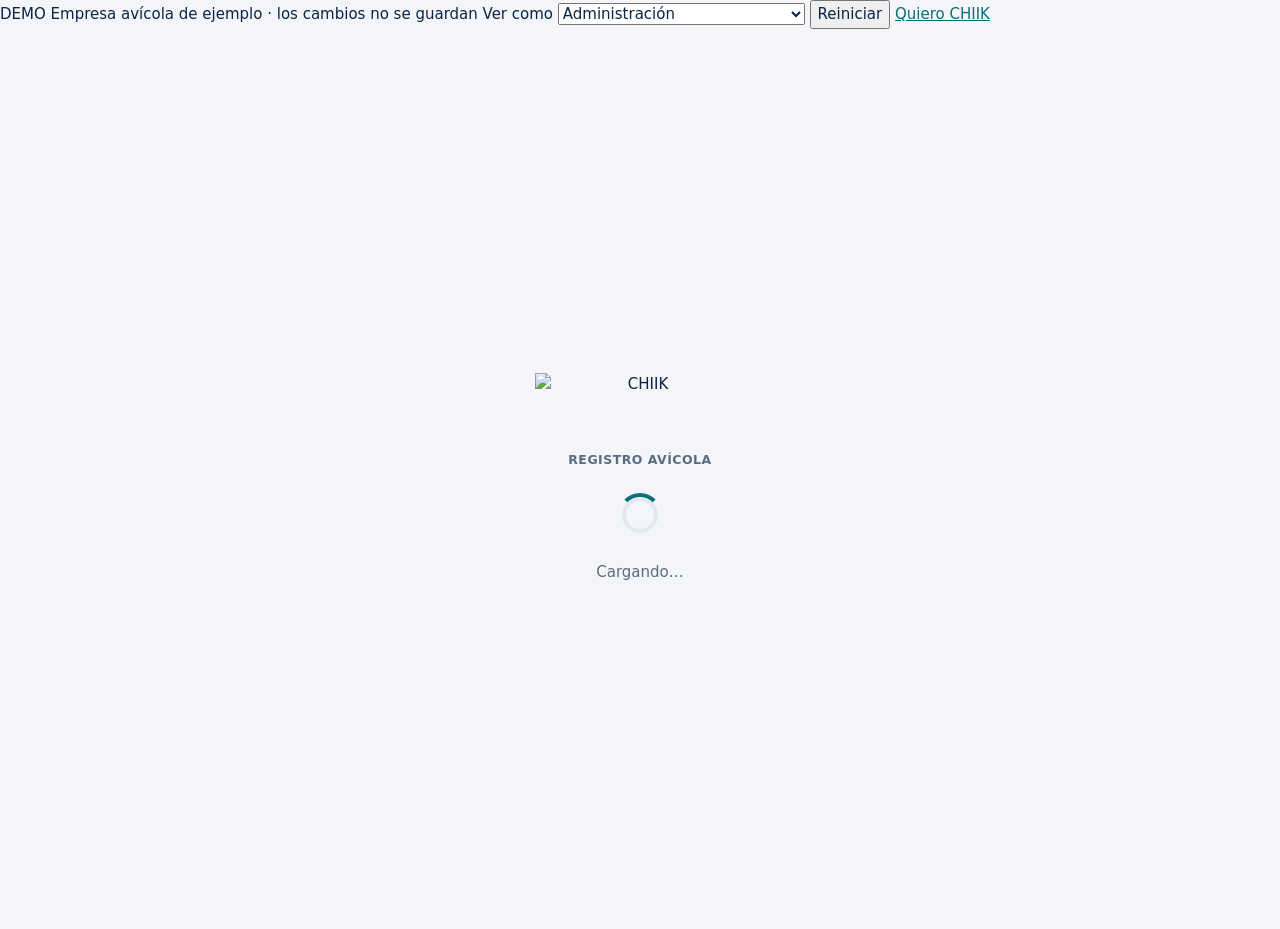
==== demo/index.html @ b8961f70 "Add files via upload" ====
<!DOCTYPE html>
<html lang="es">

<head>
    <meta charset="UTF-8">
    <meta name="viewport" content="width=device-width, initial-scale=1.0, viewport-fit=cover">
    <meta name="description" content="Demo interactiva de CHIIK con una empresa avícola de ejemplo: registros diarios, pesajes, conversión alimenticia y estrés calórico.">
    <meta name="theme-color" content="#0B2545">
    <link rel="icon" href="../img/marca/chiik-icono.svg" type="image/svg+xml">
    
    <meta http-equiv="Content-Security-Policy" content="default-src 'self'; script-src 'self'; style-src 'self' 'unsafe-inline' https://fonts.googleapis.com; font-src https://fonts.gstatic.com; img-src 'self' data: blob:; connect-src 'self'; worker-src 'self'; frame-src 'none'; object-src 'none'; base-uri 'self'; form-action 'none'">
    <meta name="robots" content="noindex">
    <link rel="icon" href="../img/favicon.svg" type="image/svg+xml">
    <script src="../js/frame-guard.js"></script>
    <meta name="referrer" content="no-referrer">
    <title>CHIIK · Demo interactiva</title>
    <link rel="preconnect" href="https://fonts.googleapis.com">
    <link rel="preconnect" href="https://fonts.gstatic.com" crossorigin>
    <link href="https://fonts.googleapis.com/css2?family=IBM+Plex+Mono:wght@500;600&family=Inter:wght@400;500;600;700&family=Sora:wght@600;700&display=swap" rel="stylesheet">
    <link rel="stylesheet" href="css/styles.css?v=202611021527">
    <link rel="stylesheet" href="css/demo.css?v=202611021527">
    <script src="js/demo.js?v=202611021527" defer></script>
    
    <script type="module" src="js/app.js?v=202611021527"></script>
</head>

<body>
    <div class="demo-bar" id="demoBar">
        <span class="demo-tag">DEMO</span>
        <span class="demo-txt">Empresa avícola de ejemplo · los cambios no se guardan</span>
        <label class="demo-como"><span>Ver como</span>
            <select id="demoComo" aria-label="Ver la demo como">
                <option value="admin">Administración</option>
                <option value="encargado">Encargado de granja</option>
                <option value="representante">Representante de dos granjas</option>
                <option value="nuevo">Primer ingreso</option>
            </select></label>
        <span class="demo-sp"></span>
        <button type="button" class="demo-reset" id="demoReset">Reiniciar</button>
        <a class="demo-cta" id="demoCta" href="https://wa.me/50258253416" target="_blank" rel="noopener">Quiero CHIIK</a>
    </div>
    <noscript>
        <p class="noscript">La plataforma necesita JavaScript habilitado.</p>
    </noscript>

    
    <div id="screen-loading" class="screen screen-center" role="status" aria-live="polite">
        <div class="brand brand-lg">
            <img class="brand-logo" src="../img/marca/chiik-logo-claro.svg" alt="CHIIK" width="398" height="132">
            <span class="brand-tag">Registro avícola</span>
        </div>
        <div class="spinner" aria-hidden="true"></div>
        <p id="loading-text" class="muted">Cargando…</p>
    </div>

    
    <main id="screen-login" class="screen auth-screen" hidden>
        <section class="auth-card" aria-labelledby="login-title">
            <div class="brand brand-lg">
                <img class="brand-logo" src="../img/marca/chiik-logo-claro.svg" alt="CHIIK" width="398" height="132">
                <span class="brand-tag">Registro avícola</span>
            </div>
            <h1 id="login-title">Inicia sesión</h1>
            <p class="muted">Usa el correo y la contraseña que te entregó la administración.</p>
            <p class="demo-pista">En la demo, entre con <b>admin@demo.gt</b>, <b>encargado@demo.gt</b>, <b>representante@demo.gt</b> o <b>nuevo@demo.gt</b> y cualquier contraseña.</p>

            <form id="login-form" data-submit="login" class="stack" novalidate>
                <label class="field">
                    <span>Correo electrónico</span>
                    <input type="email" name="email" autocomplete="username" inputmode="email" required>
                </label>
                <label class="field">
                    <span>Contraseña</span>
                    <span class="password-field">
                        <input type="password" name="password" autocomplete="current-password" required minlength="6">
                        <button type="button" class="password-toggle" data-action="toggle-password" aria-label="Mostrar contraseña" aria-pressed="false" title="Mostrar contraseña"><span data-icon="eye"></span></button>
                    </span>
                </label>
                <p class="form-error" role="alert" hidden></p>
                <button type="submit" class="btn btn-primary btn-block">Entrar</button>
                <button type="button" class="btn btn-link" data-action="forgot-password">¿Olvidaste tu contraseña?</button>
            </form>
        </section>
        <p class="auth-foot muted">El acceso lo otorga únicamente la administración.</p>
    </main>

    
    <main id="screen-denied" class="screen auth-screen" hidden>
        <section class="auth-card">
            <div class="brand brand-lg">
                <span class="brand-mark" aria-hidden="true"><svg viewBox="0 0 24 24" fill="none" stroke="currentColor" stroke-width="2" stroke-linecap="round" stroke-linejoin="round"><rect width="18" height="11" x="3" y="11" rx="2" ry="2"/><path d="M7 11V7a5 5 0 0 1 10 0v4"/></svg></span>
            </div>
            <h1 id="denied-title">Sin acceso</h1>
            <p id="denied-text" class="muted"></p>
            <div id="denied-actions" class="stack"></div>
            <button type="button" class="btn btn-ghost btn-block" data-action="logout">Cerrar sesión</button>
        </section>
    </main>

    
    <main id="screen-password" class="screen auth-screen" hidden>
        <section class="auth-card" aria-labelledby="password-title">
            <div class="brand brand-lg">
                <span class="brand-mark" aria-hidden="true"><svg viewBox="0 0 24 24" fill="none" stroke="currentColor" stroke-width="2" stroke-linecap="round" stroke-linejoin="round"><path d="M2.586 17.414A2 2 0 0 0 2 18.828V21a1 1 0 0 0 1 1h3a1 1 0 0 0 1-1v-1a1 1 0 0 1 1-1h1a1 1 0 0 0 1-1v-1a1 1 0 0 1 1-1h.172a2 2 0 0 0 1.414-.586l.814-.814a6.5 6.5 0 1 0-4-4z"/><circle cx="16.5" cy="7.5" r=".5" fill="currentColor"/></svg></span>
            </div>
            <h1 id="password-title">Crea tu contraseña</h1>
            <p class="muted">Por seguridad, reemplaza la contraseña temporal de <strong id="password-email"></strong> antes de continuar.</p>

            <form id="password-form" data-submit="change-password" class="stack" novalidate>
                <label class="field">
                    <span>Nueva contraseña</span>
                    <span class="password-field">
                        <input type="password" name="p1" autocomplete="new-password" required minlength="10">
                        <button type="button" class="password-toggle" data-action="toggle-password" aria-label="Mostrar contraseña" aria-pressed="false" title="Mostrar contraseña"><span data-icon="eye"></span></button>
                    </span>
                    <small class="field-hint">Mínimo 10 caracteres, con mayúsculas, minúsculas y números.</small>
                </label>
                <label class="field">
                    <span>Repite la contraseña</span>
                    <span class="password-field">
                        <input type="password" name="p2" autocomplete="new-password" required minlength="10">
                        <button type="button" class="password-toggle" data-action="toggle-password" aria-label="Mostrar contraseña" aria-pressed="false" title="Mostrar contraseña"><span data-icon="eye"></span></button>
                    </span>
                </label>
                <p class="form-error" role="alert" hidden></p>
                <button type="submit" class="btn btn-primary btn-block">Guardar y entrar</button>
            </form>
            <button type="button" class="btn btn-ghost btn-block" data-action="logout">Cerrar sesión</button>
        </section>
    </main>

    
    <div id="screen-app" class="app-shell" hidden>
        <aside id="sidebar" class="sidebar" aria-label="Menú principal">
            <div class="brand">
                <img class="brand-logo" src="../img/marca/chiik-logo-claro.svg" alt="CHIIK" width="398" height="132">
                <span class="brand-tag">Registro avícola</span>
            </div>
            <nav id="nav" class="nav"></nav>
            <div class="sidebar-foot">
                <div id="user-chip" class="user-chip"></div>
                <button type="button" class="btn btn-sm btn-block" data-action="logout"><span data-icon="log-out"></span>Cerrar sesión</button>
            </div>
        </aside>
        <div class="sidebar-backdrop" data-action="toggle-sidebar" aria-hidden="true"></div>

        <div class="main">
            <header class="topbar">
                <button type="button" id="menu-btn" class="icon-btn" data-action="toggle-sidebar" aria-controls="sidebar" aria-expanded="false" aria-label="Mostrar u ocultar el menú" title="Menú"><span data-icon="menu"></span></button>
                <h1 id="page-title" class="page-title"></h1>
                <button type="button" class="icon-btn" data-action="sync" aria-label="Actualizar datos" title="Actualizar datos"><span data-icon="rotate-cw"></span></button>
            </header>
            <div id="busy-bar" class="busy-bar" aria-hidden="true"></div>
            <section id="view" class="view" tabindex="-1"></section>
        </div>
    </div>

    
    <dialog id="modal" class="modal" aria-modal="true"></dialog>

    
    <div id="toasts" class="toasts" aria-live="polite" aria-atomic="false"></div>
</body>

</html>
---- demo/css/styles.css ----
:root {
    
    --primary: #0A6F78;        
    --primary-2: #0B2545;      
    --secondary: #00A388;      
    --tertiary: #7DD3C3;
    --tertiary-ink: #0A6F78;
    --band: #0B2545;           
    --band-2: #13315C;         
    --nav-bg: #E8ECF2;         
    --bg: #F3F5F9;             
    --surface: #FFFFFF;
    --surface-2: #F8FAFC;
    --text: #0B2545;
    --muted: #5B6B80;          
    --line: #D5DCE6;

    --ok: #0A6F78;
    --ok-bg: rgba(0, 163, 136, 0.14);
    --warn: #8A6500;           
    --warn-bg: rgba(224, 161, 0, 0.18);
    --danger: #B23A35;         
    --danger-bg: rgba(215, 68, 62, 0.12);
    --info-bg: rgba(0, 163, 136, 0.10);

    
    --raised: 0 1px 2px rgba(11, 37, 69, 0.06), 0 0 0 1px var(--line);
    --raised-sm: 0 0 0 1px var(--line);
    --inset: inset 0 0 0 1px var(--line);
    --inset-sm: inset 0 0 0 1px #C5CEDB;
    --grad-primary: linear-gradient(135deg, #13315C 0%, #0B2545 100%);   
    --grad-secondary: linear-gradient(135deg, #00A388 0%, #0A6F78 100%);   
    --grad-tertiary: linear-gradient(135deg, #BDEAE1 0%, #7DD3C3 100%);

    --font-title: Sora, Inter, system-ui, -apple-system, "Segoe UI", Roboto, Arial, sans-serif;
    --font-text: Inter, system-ui, -apple-system, "Segoe UI", Roboto, "Noto Sans", Arial, sans-serif;
    --font-data: "IBM Plex Mono", ui-monospace, "Roboto Mono", "SF Mono", Menlo, Consolas, monospace;

    --r-lg: 8px;
    --r-md: 8px;
    --r-sm: 6px;
    --pill: 6px;

    --s1: 4px;
    --s2: 8px;
    --s3: 12px;
    --s4: 16px;
    --s5: 24px;
    --s6: 32px;

    --sidebar-w: 240px;
    --topbar-h: 60px;
    --ease: cubic-bezier(.2, .7, .2, 1);
    color-scheme: light;
}

*, *::before, *::after { box-sizing: border-box; }
html { -webkit-text-size-adjust: 100%; }
body {
    margin: 0;
    min-height: 100vh;
    min-height: 100dvh;
    background: var(--bg);
    color: var(--text);
    font: 400 15px/1.5 var(--font-text);
    -webkit-font-smoothing: antialiased;
}
h1, h2, h3, h4, p, ul, ol, dl, dd, figure { margin: 0; }
h1 { font: 700 1.6rem/1.2 var(--font-title); letter-spacing: -0.01em; }
h2 { font: 600 1.15rem/1.3 var(--font-title); }
h3 { font-size: 1rem; font-weight: 600; }
[hidden] { display: none !important; }
a { color: var(--primary); }
button, input, select, textarea { font: inherit; color: inherit; }
.muted { color: var(--muted); }
.center { text-align: center; }
.noscript { padding: var(--s5); text-align: center; }
.sr-only { position: absolute; width: 1px; height: 1px; overflow: hidden; clip: rect(0 0 0 0); white-space: nowrap; }


.icon { width: 18px; height: 18px; flex: none; vertical-align: middle; }
.icon-sm { width: 15px; height: 15px; }
.icon-lg { width: 26px; height: 26px; }
.spin { animation: spin 0.9s linear infinite; }
@keyframes spin { to { transform: rotate(360deg); } }


.brand { display: flex; align-items: center; justify-content: center; gap: var(--s3); }
.brand-mark {
    width: 42px; height: 42px; border-radius: 14px; display: grid; place-items: center;
    background: var(--grad-primary); color: #fff; box-shadow: var(--raised-sm);
}
.brand-mark svg { width: 24px; height: 24px; }
.brand-name { font-weight: 900; font-size: 1.2rem; letter-spacing: -0.02em; line-height: 1.1; }
.brand-name small { display: block; font-size: 0.72rem; font-weight: 600; color: var(--muted); letter-spacing: 0.02em; }
.brand-lg .brand-mark { width: 56px; height: 56px; border-radius: 18px; }
.brand-lg .brand-mark svg { width: 30px; height: 30px; }
.brand-lg .brand-name { font-size: 1.5rem; }

.brand:has(.brand-logo) { flex-direction: column; gap: var(--s2); }
.brand-logo { display: block; width: 150px; height: auto; }
.brand-lg .brand-logo { width: 210px; }
.brand-tag { font-size: 0.78rem; font-weight: 600; color: var(--muted); letter-spacing: 0.04em; text-transform: uppercase; }


.screen { min-height: 100vh; min-height: 100dvh; }
.screen-center, .auth-screen {
    display: flex; flex-direction: column; align-items: center; justify-content: center;
    gap: var(--s5); padding: var(--s5) var(--s4); text-align: center;
}
.auth-card {
    width: min(420px, 100%); padding: var(--s6) var(--s5); border-radius: var(--r-lg);
    background: var(--surface); box-shadow: var(--raised);
    display: flex; flex-direction: column; gap: var(--s4); text-align: center;
}
.auth-card form { text-align: left; }
.auth-foot { font-size: 0.85rem; max-width: 420px; }
.spinner {
    width: 44px; height: 44px; border-radius: 50%; box-shadow: var(--inset);
    border: 4px solid transparent; border-top-color: var(--secondary); animation: spin 0.9s linear infinite;
}
.boot-error { color: var(--danger); font-weight: 600; max-width: 440px; }


.stack { display: flex; flex-direction: column; gap: var(--s4); }
.row { display: flex; align-items: center; gap: var(--s3); flex-wrap: wrap; }
.row-center { justify-content: center; }
.row-between { justify-content: space-between; }
.field { display: flex; flex-direction: column; gap: var(--s2); min-width: 0; }
.field > span:first-child, .field-label { font-size: 0.82rem; font-weight: 700; color: var(--muted); }
.field .req { color: var(--danger); }
.field-hint { font-size: 0.78rem; color: var(--muted); }
.input, .field input, .field select, .field textarea, .select {
    width: 100%; min-height: 44px; padding: 10px 14px; border: 0; border-radius: var(--r-sm);
    background: var(--surface); box-shadow: var(--inset-sm); outline: none;
    transition: box-shadow .2s var(--ease);
}
.field textarea { min-height: 88px; resize: vertical; }
.field input:focus, .field select:focus, .field textarea:focus, .input:focus, .select:focus {
    box-shadow: var(--inset-sm), 0 0 0 2px var(--secondary);
}
.field input[readonly] { color: var(--muted); }
.field input:user-invalid, .field select:user-invalid, .field textarea:user-invalid { box-shadow: var(--inset-sm), 0 0 0 2px rgba(180, 35, 57, .45); }
.form-error {
    padding: 10px 14px; border-radius: var(--r-sm); background: var(--danger-bg);
    color: var(--danger); font-weight: 600; font-size: 0.9rem; text-align: center;
}
.password-field { position: relative; display: block; }
.password-field input { padding-right: 48px; }
.password-toggle {
    position: absolute; right: 6px; top: 50%; transform: translateY(-50%);
    width: 36px; height: 36px; border: 0; border-radius: 10px; background: transparent;
    color: var(--muted); cursor: pointer; display: grid; place-items: center;
}
.password-toggle:hover { color: var(--primary); }
fieldset.field { border: 0; padding: 0; margin: 0; min-width: 0; }
.check { display: inline-flex; align-items: center; gap: var(--s2); font-weight: 600; font-size: 0.9rem; cursor: pointer; }
.check input, .field .check input { width: 18px; height: 18px; min-height: 0; padding: 0; flex: none; accent-color: var(--primary); }

.form-grid { display: grid; grid-template-columns: repeat(auto-fill, minmax(min(220px, 100%), 1fr)); gap: var(--s4); align-items: start; }
.form-grid > .field:not(.span-all) > span:first-child {
    min-height: 2.5em; display: flex; flex-wrap: wrap; align-items: flex-end; align-content: flex-end; column-gap: 0.3em;
}
.form-section { display: flex; flex-direction: column; gap: var(--s3); }
.form-section > h3 { display: flex; align-items: center; gap: var(--s2); color: var(--primary); font-size: 0.95rem; }
.span-all { grid-column: 1 / -1; }


.btn {
    display: inline-flex; align-items: center; justify-content: center; gap: var(--s2);
    min-height: 42px; padding: 0 18px; border: 0; border-radius: var(--pill);
    background: var(--surface); color: var(--primary); font-weight: 700; font-size: 0.92rem;
    box-shadow: var(--raised-sm); cursor: pointer; white-space: nowrap; text-decoration: none;
    transition: box-shadow .18s var(--ease), transform .18s var(--ease), color .18s;
}
.btn:hover { color: var(--primary-2); transform: translateY(-1px); }
.btn:active { box-shadow: var(--inset-sm); transform: none; }
.btn:focus-visible, .icon-btn:focus-visible, .seg:focus-visible, .th-sort:focus-visible, .nav a:focus-visible {
    outline: 2px solid var(--secondary); outline-offset: 2px;
}
.btn:disabled { opacity: .5; cursor: not-allowed; transform: none; }
.btn-primary { background: var(--grad-primary); color: #fff; }
.btn-primary:hover { color: #fff; }
.btn-accent { background: var(--grad-primary); color: #fff; }
.btn-accent:hover { color: #fff; }
.btn-danger { color: var(--danger); }
.btn-danger.btn-solid { background: linear-gradient(135deg, #D0435B 0%, #A51D33 100%); color: #fff; }
.btn-ghost { box-shadow: none; background: transparent; }
.btn-ghost:hover { box-shadow: var(--raised-sm); }
.btn-sm { min-height: 34px; padding: 0 14px; font-size: 0.84rem; }
.btn-block { width: 100%; }
.btn-link { background: none; box-shadow: none; min-height: auto; padding: 4px; color: var(--primary-2); }
.btn.is-loading { pointer-events: none; opacity: .75; }
.btn.is-loading::after {
    content: ''; width: 14px; height: 14px; border-radius: 50%;
    border: 2px solid currentColor; border-right-color: transparent; animation: spin .8s linear infinite;
}
.icon-btn {
    width: 40px; height: 40px; border: 0; border-radius: 12px; background: var(--surface);
    color: var(--primary); box-shadow: var(--raised-sm); display: inline-grid; place-items: center;
    cursor: pointer; flex: none; transition: box-shadow .18s var(--ease);
}
.icon-btn:active, .icon-btn[aria-pressed="true"] { box-shadow: var(--inset-sm); }
.icon-btn-sm { width: 34px; height: 34px; border-radius: 10px; }
.icon-btn.danger { color: var(--danger); }
.icon-btn:disabled { opacity: .45; cursor: not-allowed; }


.app-shell { min-height: 100vh; min-height: 100dvh; }
.sidebar {
    position: fixed; inset: 0 auto 0 0; z-index: 40; width: var(--sidebar-w);
    display: flex; flex-direction: column; gap: var(--s5); padding: var(--s5) var(--s4);
    background: var(--surface); box-shadow: 8px 0 22px rgba(140, 172, 205, 0.35);
    transition: transform .28s var(--ease), visibility .28s;
    overflow-y: auto;
}
.sidebar .brand { justify-content: flex-start; padding: 0 var(--s2); }
.nav { display: flex; flex-direction: column; gap: var(--s2); flex: 1; }
.nav a {
    display: flex; align-items: center; gap: var(--s3); padding: 11px 14px; border-radius: var(--r-sm);
    color: var(--muted); font-weight: 700; text-decoration: none; transition: box-shadow .18s, color .18s;
}
.nav a:hover { color: var(--primary); box-shadow: var(--raised-sm); }
.nav a.is-active { color: var(--primary); box-shadow: var(--inset-sm); }
.nav a.is-active .icon { color: var(--secondary); }
.sidebar-foot { display: flex; flex-direction: column; gap: var(--s3); }
.user-chip { display: flex; align-items: center; gap: var(--s3); padding: var(--s3); border-radius: var(--r-md); box-shadow: var(--inset-sm); min-width: 0; }
.user-chip .avatar { flex: none; }
.user-chip-text { min-width: 0; }
.user-chip-text strong { display: block; font-size: 0.9rem; overflow: hidden; text-overflow: ellipsis; white-space: nowrap; }
.user-chip-text span { font-size: 0.76rem; color: var(--muted); }
.avatar {
    width: 38px; height: 38px; border-radius: 50%; display: grid; place-items: center;
    background: var(--grad-primary); color: #fff; font-weight: 800; font-size: 0.85rem;
}
.sidebar-backdrop {
    position: fixed; inset: 0; z-index: 35; background: rgba(15, 39, 71, 0.35);
    opacity: 0; visibility: hidden; transition: opacity .25s, visibility .25s;
}

.main { margin-left: var(--sidebar-w); min-width: 0; transition: margin-left .28s var(--ease); }
.topbar {
    position: sticky; top: 0; z-index: 30; height: var(--topbar-h);
    display: grid; grid-template-columns: auto 1fr auto; align-items: center; gap: var(--s3);
    padding: 0 var(--s5); background: rgba(232, 246, 255, 0.92); backdrop-filter: blur(10px);
}
.page-title { font-size: 1.2rem; font-weight: 900; text-align: center; overflow: hidden; text-overflow: ellipsis; white-space: nowrap; }
.busy-bar { position: fixed; top: 0; left: 0; right: 0; z-index: 60; height: 3px; overflow: hidden; pointer-events: none; }
.busy-bar.is-active::after {
    content: ''; position: absolute; inset: 0; width: 40%;
    background: linear-gradient(90deg, transparent, var(--secondary), var(--tertiary), transparent);
    animation: busy 1.1s ease-in-out infinite;
}
@keyframes busy { from { transform: translateX(-100%); } to { transform: translateX(250%); } }
.view { display: flex; flex-direction: column; gap: var(--s5); padding: var(--s2) var(--s5) var(--s6); max-width: 1500px; margin: 0 auto; outline: none; }


.app-shell.sidebar-collapsed .sidebar { transform: translateX(-105%); visibility: hidden; }
.app-shell.sidebar-collapsed .main { margin-left: 0; }


.card {
    background: var(--surface); border-radius: var(--r-lg); box-shadow: var(--raised);
    padding: var(--s5); display: flex; flex-direction: column; gap: var(--s4); min-width: 0;
}
.card-head { display: flex; align-items: center; justify-content: space-between; gap: var(--s3); flex-wrap: wrap; }
.card-head h2, .card-head h3 { display: flex; align-items: center; gap: var(--s2); }
.card-head h2 .icon, .card-head h3 .icon { color: var(--secondary); }
.card-title-center { justify-content: center; text-align: center; }

.card.is-disabled { filter: grayscale(.85); box-shadow: none; outline: 1px dashed var(--muted); outline-offset: -1px; }
.section-head { display: flex; flex-direction: column; align-items: center; gap: var(--s2); text-align: center; }
.section-head p { max-width: 640px; }
.grid-2 { display: grid; grid-template-columns: repeat(auto-fit, minmax(min(460px, 100%), 1fr)); gap: var(--s5); }
.grid-3 { display: flex; flex-wrap: wrap; justify-content: center; gap: var(--s5); }
.grid-3 > * { flex: 1 1 300px; max-width: 560px; }
.issue-list { list-style: none; padding: 0; margin: 0; display: flex; flex-direction: column; gap: var(--s2); text-align: center; color: var(--muted); font-size: 0.9rem; }


.filters { display: flex; flex-wrap: wrap; align-items: flex-end; justify-content: center; gap: var(--s4); min-width: 0; }
.card > * { min-width: 0; }
.filters .field { min-width: 150px; }
.filter-group { display: flex; flex-direction: column; align-items: center; gap: var(--s2); }
.filter-group > .field-label { text-align: center; }
.date-range { display: flex; gap: var(--s3); align-items: flex-end; }
.presets { display: flex; flex-wrap: wrap; justify-content: center; gap: var(--s2); }


.segmented { display: inline-flex; gap: var(--s1); padding: var(--s1); border-radius: var(--pill); box-shadow: var(--inset-sm); flex-wrap: wrap; justify-content: center; }
.seg {
    display: inline-flex; align-items: center; gap: var(--s2); min-height: 38px; padding: 0 16px;
    border: 0; border-radius: var(--pill); background: transparent; color: var(--muted);
    font-weight: 700; font-size: 0.88rem; cursor: pointer; transition: all .18s var(--ease);
}
.seg:hover:not(:disabled) { color: var(--primary); }
.seg.is-active { background: var(--surface); color: var(--primary); box-shadow: var(--raised-sm); }
.seg:disabled { opacity: .45; cursor: not-allowed; filter: grayscale(1); }


.dropdown { position: relative; }
.dropdown > summary {
    list-style: none; display: inline-flex; align-items: center; justify-content: space-between; gap: var(--s2);
    min-height: 44px; min-width: 210px; padding: 0 14px; border-radius: var(--r-sm);
    box-shadow: var(--inset-sm); cursor: pointer; font-weight: 600;
}
.dropdown > summary::-webkit-details-marker { display: none; }
.dropdown[open] > summary { box-shadow: var(--inset-sm), 0 0 0 2px var(--secondary); }
.dropdown-panel {
    position: absolute; z-index: 25; top: calc(100% + 8px); left: 50%; transform: translateX(-50%);
    width: max(100%, 260px); max-height: 320px; overflow: auto; padding: var(--s3);
    border-radius: var(--r-md); background: var(--surface-2); box-shadow: var(--raised);
    display: flex; flex-direction: column; gap: var(--s2);
}
.dropdown-panel .check { padding: 6px 8px; border-radius: 10px; }
.dropdown-panel .check:hover { background: var(--info-bg); }


.kpis { display: flex; flex-wrap: wrap; justify-content: center; gap: var(--s4); }
.kpis > * { flex: 1 1 170px; max-width: 280px; }
.kpi {
    display: flex; flex-direction: column; align-items: center; gap: var(--s2); text-align: center;
    padding: var(--s4); border-radius: var(--r-md); background: var(--surface); box-shadow: var(--raised-sm);
}
.kpi-icon { width: 44px; height: 44px; border-radius: 14px; display: grid; place-items: center; color: #fff; background: var(--grad-primary); }
.kpi:nth-child(4n+2) .kpi-icon { background: var(--grad-secondary); }
.kpi:nth-child(4n+3) .kpi-icon { background: var(--grad-tertiary); color: var(--primary); }
.kpi:nth-child(4n+4) .kpi-icon { background: linear-gradient(135deg, #8FB2E3 0%, #4E77B8 100%); }
.kpi-label { font-size: 0.78rem; font-weight: 700; color: var(--muted); text-transform: uppercase; letter-spacing: 0.06em; }
.kpi-value { font-size: 1.55rem; font-weight: 900; letter-spacing: -0.02em; line-height: 1.1; }
.kpi-sub { font-size: 0.8rem; color: var(--muted); }


.chart-card { gap: var(--s3); }
.chart-card .card-head h3 { font-size: 0.98rem; }
.chart-box { position: relative; width: 100%; }
.chart-box canvas { display: block; width: 100%; height: 300px; touch-action: pan-y; cursor: crosshair; }


.table-card { gap: var(--s3); }
.table-tools { display: flex; align-items: center; justify-content: space-between; gap: var(--s3); flex-wrap: wrap; }
.table-tools h2, .table-tools h3 { display: flex; align-items: center; gap: var(--s2); }
.table-tools h2 .icon, .table-tools h3 .icon { color: var(--secondary); }
.table-tools .tools { display: flex; align-items: center; gap: var(--s2); flex-wrap: wrap; justify-content: center; }
.search { position: relative; }
.search .icon { position: absolute; left: 12px; top: 50%; transform: translateY(-50%); color: var(--muted); }
.search input { padding-left: 38px; min-height: 38px; width: 220px; max-width: 100%; }
.table-wrap { width: 100%; overflow: auto; border-radius: var(--r-md); box-shadow: var(--inset-sm); max-height: 70vh; -webkit-overflow-scrolling: touch; }
.import-tabla { max-height: 320px; }
.import-tabla table { width: 100%; border-collapse: collapse; font-size: 0.85rem; }
.import-tabla th, .import-tabla td { padding: 6px 10px; text-align: left; border-bottom: 1px solid var(--line); vertical-align: top; }
.import-tabla th { position: sticky; top: 0; background: var(--surface, #fff); }
.import-steps .form-section > h3 { display: flex; align-items: center; gap: var(--s2); }
table.table { width: 100%; border-collapse: separate; border-spacing: 0; font-size: 0.88rem; }
.table th, .table td { padding: 10px 14px; text-align: center; vertical-align: middle; border-bottom: 1px solid var(--line); white-space: nowrap; }
.table td.wrap { white-space: normal; min-width: 220px; max-width: 420px; text-align: left; }
.table td.num { font-variant-numeric: tabular-nums; }
.table thead th {
    position: sticky; top: 0; z-index: 2; background: var(--surface-2);
    font-size: 0.74rem; font-weight: 800; color: var(--muted); text-transform: uppercase; letter-spacing: 0.05em;
}
.table tbody tr:hover td { background: rgba(59, 167, 242, 0.07); }
.table tbody tr:last-child td { border-bottom: 0; }
.table tr.is-deleted td { color: var(--muted); text-decoration: line-through; text-decoration-color: rgba(91, 114, 144, .5); }
.table tr.is-deleted td.actions { text-decoration: none; }
.table .sticky-col { position: sticky; left: 0; z-index: 1; background: var(--surface-2); }
.table thead .sticky-col { z-index: 3; }
.table td.actions, .table th.actions { position: sticky; right: 0; background: var(--surface-2); z-index: 1; }
.table thead th.actions { z-index: 3; }
.table td.actions .row { flex-wrap: nowrap; justify-content: center; gap: var(--s2); }
.th-sort {
    display: inline-flex; align-items: center; gap: 6px; border: 0; background: none; padding: 0;
    color: inherit; font: inherit; text-transform: inherit; letter-spacing: inherit; cursor: pointer;
}
.th-sort .icon { width: 15px; height: 15px; opacity: .45; }
.th-sort.is-sorted { color: var(--primary); }
.th-sort.is-sorted .icon { opacity: 1; color: var(--secondary); }
.table-foot { display: flex; justify-content: center; font-size: 0.82rem; color: var(--muted); text-align: center; }


.kv { display: flex; flex-wrap: wrap; justify-content: center; gap: var(--s3); }
.kv div { flex: 1 1 190px; max-width: 340px; padding: 10px 12px; border-radius: var(--r-sm); box-shadow: var(--inset-sm); min-width: 0; text-align: center; }
.kv dt { font-size: 0.72rem; font-weight: 700; color: var(--muted); text-transform: uppercase; letter-spacing: 0.04em; }
.kv dd { font-weight: 700; overflow-wrap: anywhere; }
.kv dd.empty { color: var(--muted); font-weight: 500; }
.profile-section { display: flex; flex-direction: column; gap: var(--s3); }
.profile-section > h3 { display: flex; align-items: center; justify-content: center; gap: var(--s2); font-size: 0.9rem; color: var(--primary); }
.profile-section > h3 .icon { color: var(--secondary); }
.farm-hero { align-items: center; text-align: center; }
.farm-head { display: flex; flex-direction: column; align-items: center; gap: var(--s3); width: 100%; }
.farm-title { display: flex; flex-direction: column; align-items: center; gap: var(--s2); }
.farm-title h2 { margin: 0; }
.farm-hero .meta { display: flex; flex-wrap: wrap; justify-content: center; gap: var(--s2) var(--s4); color: var(--muted); font-size: 0.9rem; }
.farm-hero .meta span { display: inline-flex; align-items: center; gap: 6px; }
@media (min-width: 1024px) {
    .farm-hero { align-items: stretch; text-align: left; }
    .farm-head { flex-direction: row; }
    .farm-title { flex-direction: row; gap: var(--s3); }
    .farm-actions { margin-left: auto; }
    .farm-hero .meta { justify-content: flex-start; }
}
.empty-line { display: flex; flex-direction: column; align-items: center; justify-content: center; gap: var(--s3); text-align: center; padding: var(--s5) var(--s3); color: var(--muted); }
.empty-line .icon-lg { color: var(--slate, #6B84A3); }


.badge {
    display: inline-flex; align-items: center; gap: 5px; padding: 3px 10px; border-radius: var(--pill);
    font-size: 0.74rem; font-weight: 800; letter-spacing: 0.02em; white-space: nowrap;
    background: var(--info-bg); color: var(--primary);
}
.badge-solid { background: var(--grad-primary); color: #fff; }
.badge-ok { background: var(--ok-bg); color: var(--ok); }
.badge-warn { background: var(--warn-bg); color: var(--warn); }
.badge-danger { background: var(--danger-bg); color: var(--danger); }
.badge-muted { background: rgba(91, 114, 144, .14); color: var(--muted); }
.chips { display: flex; flex-wrap: wrap; justify-content: center; gap: var(--s2); }
.chip {
    display: inline-flex; align-items: center; gap: var(--s2); padding: 6px 8px 6px 14px; border-radius: var(--pill);
    box-shadow: var(--raised-sm); font-weight: 600; font-size: 0.88rem;
}


.alert { display: flex; align-items: center; justify-content: center; gap: var(--s3); padding: 12px 16px; border-radius: var(--r-md); font-weight: 600; font-size: 0.9rem; text-align: center; }
.alert-info { background: var(--info-bg); color: var(--primary); }
.alert-warn { background: var(--warn-bg); color: var(--warn); }
.alert-danger { background: var(--danger-bg); color: var(--danger); }
.alert-ok { background: var(--ok-bg); color: var(--ok); }
.empty { display: flex; flex-direction: column; align-items: center; gap: var(--s3); padding: var(--s6) var(--s4); text-align: center; color: var(--muted); }
.empty-icon { width: 64px; height: 64px; border-radius: 20px; display: grid; place-items: center; box-shadow: var(--inset); color: var(--secondary); }
.empty-icon .icon { width: 28px; height: 28px; }
.skeleton { height: 220px; border-radius: var(--r-lg); box-shadow: var(--inset); position: relative; overflow: hidden; }
.skeleton::after {
    content: ''; position: absolute; inset: 0;
    background: linear-gradient(90deg, transparent, rgba(255, 255, 255, .55), transparent);
    animation: busy 1.4s ease-in-out infinite;
}
.secret {
    font: 800 1.35rem/1.2 ui-monospace, "Cascadia Code", Consolas, monospace; letter-spacing: 0.08em;
    padding: var(--s4); border-radius: var(--r-md); box-shadow: var(--inset); text-align: center; user-select: all; overflow-wrap: anywhere;
}


details.ficha { border-radius: var(--r-md); box-shadow: var(--inset-sm); padding: var(--s3) var(--s4); }
details.ficha > summary {
    list-style: none; cursor: pointer; display: flex; align-items: center; justify-content: center; gap: var(--s2);
    font-weight: 700; color: var(--primary);
}
details.ficha > summary::-webkit-details-marker { display: none; }
details.ficha[open] > summary { margin-bottom: var(--s3); }
details.ficha[open] > summary .icon:last-child { transform: rotate(180deg); }
.estructura { display: flex; flex-direction: column; gap: var(--s4); }
.estructura-titulo { display: flex; align-items: center; gap: var(--s2); color: var(--primary); font-size: 0.98rem; }
.estructura-titulo .icon { color: var(--secondary); }
.sector { display: flex; flex-direction: column; gap: var(--s3); padding: var(--s4); border-radius: var(--r-md); box-shadow: var(--raised-sm); }
.sector-head { display: flex; align-items: center; justify-content: space-between; gap: var(--s3); flex-wrap: wrap; }
.sector-head > strong { display: flex; align-items: center; gap: var(--s2); }
.naves { display: grid; grid-template-columns: repeat(auto-fill, minmax(min(250px, 100%), 1fr)); gap: var(--s3); }
.nave { display: flex; flex-direction: column; gap: var(--s3); padding: var(--s3); border-radius: var(--r-sm); box-shadow: var(--inset-sm); text-align: center; }
.nave-head { display: flex; align-items: center; justify-content: center; gap: var(--s2); }
.nave-head strong { display: inline-flex; align-items: center; gap: 6px; }
.lote { display: flex; align-items: center; justify-content: center; gap: var(--s2); font-size: 0.88rem; }
.lote .icon { color: var(--secondary); }
.is-inactive { filter: grayscale(1); outline: 1px dashed var(--muted); outline-offset: -1px; }
.historial { font-size: 0.82rem; }
.historial summary { cursor: pointer; color: var(--muted); font-weight: 600; }
.historial ul { list-style: none; padding: 0; margin: var(--s2) 0 0; display: flex; flex-direction: column; gap: var(--s1); }
.historial li { display: flex; align-items: center; justify-content: center; gap: var(--s2); flex-wrap: wrap; }
.select-inline { width: auto; min-height: 38px; }


.pz { gap: var(--s3); }
.pz-progress { height: 10px; border-radius: var(--pill); box-shadow: var(--inset-sm); overflow: hidden; }
.pz-bar { height: 100%; width: 0; border-radius: var(--pill); background: var(--grad-secondary); transition: width .25s var(--ease); }
.pz-bar.is-full { background: var(--grad-tertiary); }
.pz-entrada { display: flex; gap: var(--s2); justify-content: center; flex-wrap: wrap; }
.pz-entrada .input { flex: 1 1 200px; max-width: 320px; font-size: 1.15rem; font-weight: 700; text-align: center; }
.pz-list { list-style: none; padding: 0; margin: 0; display: grid; grid-template-columns: repeat(auto-fill, minmax(118px, 1fr)); gap: var(--s2); max-height: 260px; overflow: auto; }
.pz-list li { display: flex; align-items: center; justify-content: space-between; gap: var(--s2); padding: 4px 4px 4px 6px; border-radius: var(--r-sm); box-shadow: var(--raised-sm); font-weight: 700; font-variant-numeric: tabular-nums; }
.pz-num { min-width: 28px; padding: 2px 6px; border-radius: var(--pill); background: var(--info-bg); color: var(--primary); font-size: 0.72rem; text-align: center; }
.pz-stats div { flex-basis: 120px; }


.badge-iec { color: #1B2A3A; }
.iec-verde { --iec: #3FBF7F; }
.iec-amarillo { --iec: #F2C94C; }
.iec-naranja { --iec: #F2994A; }
.iec-rojo { --iec: #C62828; }   
.badge-iec { background: var(--iec); }
.iec-rojo.badge-iec { color: #fff; }
.iec-scale { display: flex; flex-wrap: wrap; justify-content: center; gap: var(--s3); }
.iec-scale > * { flex: 1 1 200px; max-width: 320px; }
.iec-item { display: flex; flex-direction: column; gap: var(--s1); padding: var(--s3); border-radius: var(--r-sm); box-shadow: var(--raised-sm); border-top: 6px solid var(--iec); text-align: center; font-size: 0.86rem; }
.iec-desc { font-weight: 700; }
.iec-preview { display: flex; flex-direction: column; align-items: center; gap: var(--s1); padding: var(--s3); border-radius: var(--r-md); background: var(--iec); color: #1B2A3A; text-align: center; }
.iec-preview strong { font-size: 1.3rem; }
.iec-rojo.iec-preview { color: #fff; }


.modal { border: 0; padding: 0; background: transparent; width: min(560px, calc(100vw - 32px)); max-height: calc(100dvh - 32px); color: var(--text); }
.modal-wide { width: min(980px, calc(100vw - 32px)); }
.modal::backdrop { background: rgba(15, 39, 71, 0.42); backdrop-filter: blur(3px); }
.modal-card { display: flex; flex-direction: column; max-height: calc(100dvh - 32px); border-radius: var(--r-lg); background: var(--surface); box-shadow: 12px 12px 32px rgba(15, 39, 71, .25); }
.modal-head { display: grid; grid-template-columns: 40px 1fr 40px; align-items: center; gap: var(--s3); padding: var(--s4) var(--s5); }
.modal-head h2 { text-align: center; }
.modal-body { display: flex; flex-direction: column; gap: var(--s5); padding: var(--s2) var(--s5) var(--s5); overflow: auto; }
.modal-card > .form-error { margin: 0 var(--s5); }
.modal-foot { display: flex; justify-content: center; gap: var(--s3); padding: var(--s4) var(--s5); flex-wrap: wrap; border-top: 1px solid var(--line); }


.toasts { position: fixed; z-index: 80; left: 50%; bottom: 20px; transform: translateX(-50%); display: flex; flex-direction: column; align-items: center; gap: var(--s2); width: min(460px, calc(100vw - 32px)); pointer-events: none; }
.toast {
    padding: 12px 18px; border-radius: var(--r-md); background: var(--surface-2); box-shadow: var(--raised);
    font-weight: 600; font-size: 0.9rem; text-align: center; pointer-events: auto; animation: toastIn .25s var(--ease);
    border-left: 4px solid var(--secondary);
}
.toast.success { border-left-color: var(--tertiary-ink); }
.toast.error { border-left-color: var(--danger); color: var(--danger); }
.toast.is-leaving { opacity: 0; transform: translateY(8px); transition: all .2s; }
@keyframes toastIn { from { opacity: 0; transform: translateY(10px); } }



.card { border-radius: var(--r-lg); }
.card-head h2, .card-head h3 { color: var(--primary-2); }
.chart-card .card-head { padding-bottom: var(--s2); border-bottom: 1px solid var(--line); }


.topbar { background: var(--band); color: #fff; backdrop-filter: none; }
.page-title { color: #fff; }
.topbar .icon-btn { background: transparent; color: #fff; box-shadow: inset 0 0 0 1px rgba(255, 255, 255, 0.45); }
.topbar .icon-btn:hover { background: rgba(255, 255, 255, 0.12); }


.sidebar { background: var(--nav-bg); box-shadow: 1px 0 0 var(--line); }
.nav a { color: var(--primary-2); border-radius: var(--r-sm); }
.nav a:hover { background: #DCE3EC; box-shadow: none; color: var(--primary-2); }
.nav a.is-active { background: var(--primary-2); color: #fff; box-shadow: none; }
.nav a.is-active .icon { color: #7DD3C3; }
.user-chip { background: #fff; }


.filters-card { background: var(--band-2); border: 0; box-shadow: none; color: #fff; }
.filters-card .field > span:first-child, .filters-card .field-label, .filters-card .check { color: #E3E8F0; }
.filters-card .field input, .filters-card .field select, .filters-card .dropdown > summary {
    background: #fff; color: var(--text); box-shadow: none; border: 0;
}

.filters-card .segmented { background: rgba(0, 0, 0, 0.18); box-shadow: none; }
.filters-card .seg { color: #fff; }
.filters-card .seg:hover:not(:disabled) { color: #fff; background: rgba(0, 0, 0, 0.12); }
.filters-card .seg.is-active { background: #fff; color: var(--primary-2); box-shadow: none; }
.filters-card .presets .btn { background: rgba(0, 0, 0, 0.18); color: #fff; box-shadow: none; }
.filters-card .presets .btn:hover { background: rgba(0, 0, 0, 0.28); }

.filters-card .dropdown-panel .check { color: var(--text); }
.filters-card .badge { background: #fff; color: var(--primary-2); }
.filters-card .check input { accent-color: #7DD3C3; }


.kpi { border-top: 4px solid var(--primary); }
.kpi-icon { width: auto; height: auto; background: none !important; color: var(--secondary) !important; }
.kpi-value { order: 2; color: var(--primary-2); font: 600 clamp(1.1rem, 1.55vw, 1.5rem)/1.2 var(--font-data); letter-spacing: -0.03em; white-space: nowrap; }
.table td { font-variant-numeric: tabular-nums; }
.page-title { font-family: var(--font-title); font-weight: 600; }
.kpi-label { order: 3; color: var(--primary); }
.kpi-sub { order: 4; }
.kpi-icon { order: 1; }


.btn { box-shadow: 0 0 0 1px var(--line); }
.btn-primary, .btn-accent { box-shadow: none; }
.btn-ghost { box-shadow: none; }
.segmented { box-shadow: 0 0 0 1px var(--line); background: var(--surface-2); }
.seg.is-active { background: var(--primary); color: #fff; box-shadow: none; }
.icon-btn { box-shadow: 0 0 0 1px var(--line); }
.brand-mark { box-shadow: none; }


.table thead th { background: #E8ECF2; color: var(--primary-2); }
.table .sticky-col, .table td.actions, .table th.actions { background: #FFFFFF; }
.table thead .sticky-col, .table thead th.actions { background: #E8ECF2; }
.table tbody tr:hover td { background: #F1F4F8; }
.table-wrap { box-shadow: 0 0 0 1px var(--line); }


.nave { background: var(--surface-2); }
.pz-bar { background: var(--secondary); }
.pz-bar.is-full { background: var(--primary-2); }
.spinner { box-shadow: inset 0 0 0 4px #E3E8F0; border-top-color: var(--primary); }
.auth-card { box-shadow: 0 1px 3px rgba(11, 37, 69, 0.08), 0 0 0 1px var(--line); }
.panorama .chart-box canvas { height: 260px; }

@media (max-width: 959px) {
    
    
    .sidebar { top: var(--topbar-h); transform: translateX(-105%); visibility: hidden; box-shadow: none; }
    .sidebar > .brand { display: none; }
    .sidebar-backdrop { top: var(--topbar-h); }
    .topbar { z-index: 45; background: var(--band); }
    .app-shell.sidebar-open .sidebar { transform: none; visibility: visible; box-shadow: 8px 0 28px rgba(15, 39, 71, .25); }
    .app-shell.sidebar-open .sidebar-backdrop { opacity: 1; visibility: visible; }
    .main, .app-shell.sidebar-collapsed .main { margin-left: 0; }
    .topbar { padding: 0 var(--s4); }
    .view { padding: var(--s2) var(--s4) var(--s6); gap: var(--s4); }
    .card { padding: var(--s4); }
}
@media (max-width: 600px) {
    body { font-size: 14px; }
    .field input, .field select, .field textarea, .input, .select { font-size: 16px; }   
    .page-title { font-size: 1.05rem; }
    .grid-2, .grid-3 { gap: var(--s4); }
    .kpi { padding: var(--s3); }
    .kv { gap: var(--s2); }
    .kv div { flex: 1 1 calc(50% - 8px); max-width: calc(50% - 4px); padding: 8px; }
    .kpi-value { font-size: 1.25rem; }
    .chart-box canvas { height: 250px; }
    .filters { flex-direction: column; align-items: stretch; }
    .filters .field, .dropdown > summary { min-width: 0; width: 100%; }
    .filters > * { width: 100%; min-width: 0; }
    .date-range .field { flex: 1 1 0; min-width: 0; }
    .field input, .field select { min-width: 0; }
    .kpis { gap: var(--s3); }
    .kpis > * { flex: 1 1 140px; max-width: none; }
    .filter-group { align-items: stretch; }
    .segmented { display: flex; width: 100%; flex-wrap: nowrap; }
    .seg { flex: 1 1 0; min-width: 0; justify-content: center; padding: 0 10px; }
    .segmented.seg-lineas { display: grid; grid-template-columns: repeat(2, minmax(0, 1fr)); }
    .seg-lineas .seg { white-space: nowrap; overflow: hidden; text-overflow: ellipsis; }
    .search input { width: 100%; }
    .table-tools { flex-direction: column; align-items: stretch; text-align: center; }
    .table-tools h2, .table-tools h3 { justify-content: center; }
    .table-tools .tools { justify-content: center; }
    .search { width: 100%; }
    .modal, .modal-wide { width: 100vw; max-width: 100vw; height: 100dvh; max-height: 100dvh; margin: 0; }
    .modal .form-grid { grid-template-columns: repeat(2, minmax(0, 1fr)); gap: var(--s3); }
    .modal .form-grid { align-items: start; }
    .modal-card { max-height: 100dvh; min-height: 100dvh; border-radius: 0; }
    .modal-body { padding: var(--s2) var(--s4) var(--s4); }
    .modal-head { padding: var(--s3) var(--s4); }
    .modal-foot { padding: var(--s3) var(--s4); }
    .modal-foot .btn { flex: 1; }
    .hide-sm { display: none; }
    .estructura > .row-between, .sector-head { flex-direction: column; justify-content: center; }
}
@media (prefers-reduced-motion: reduce) {
    *, *::before, *::after { animation-duration: .01ms !important; transition-duration: .01ms !important; }
}


.check-plan { width: 18px; height: 18px; accent-color: var(--primary); }
.input-precio { width: 110px; min-height: 38px; padding: 6px 10px; text-align: right; }


.progreso { height: 10px; border-radius: 999px; background: var(--info-bg); overflow: hidden; margin: var(--s2) auto 0; max-width: 520px; }
.progreso > span { display: block; height: 100%; background: var(--primary); transition: width .3s ease; }
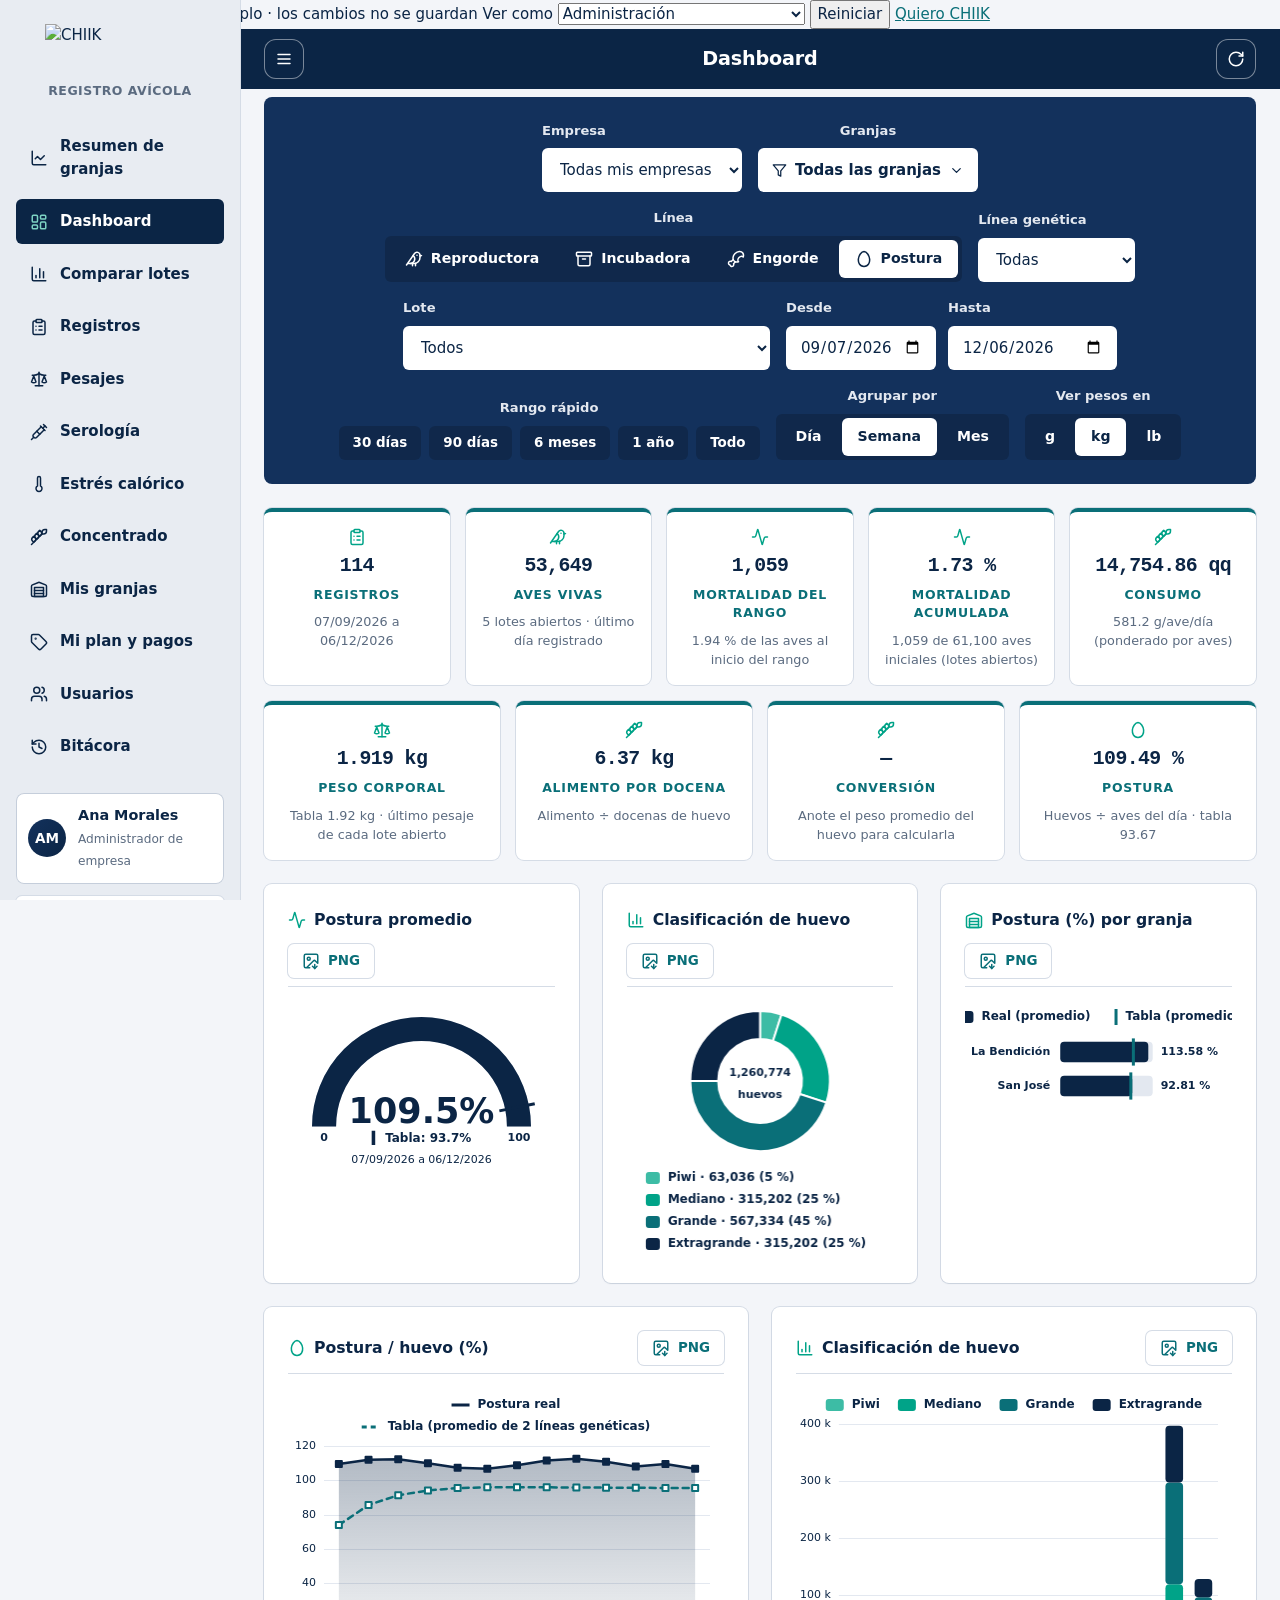
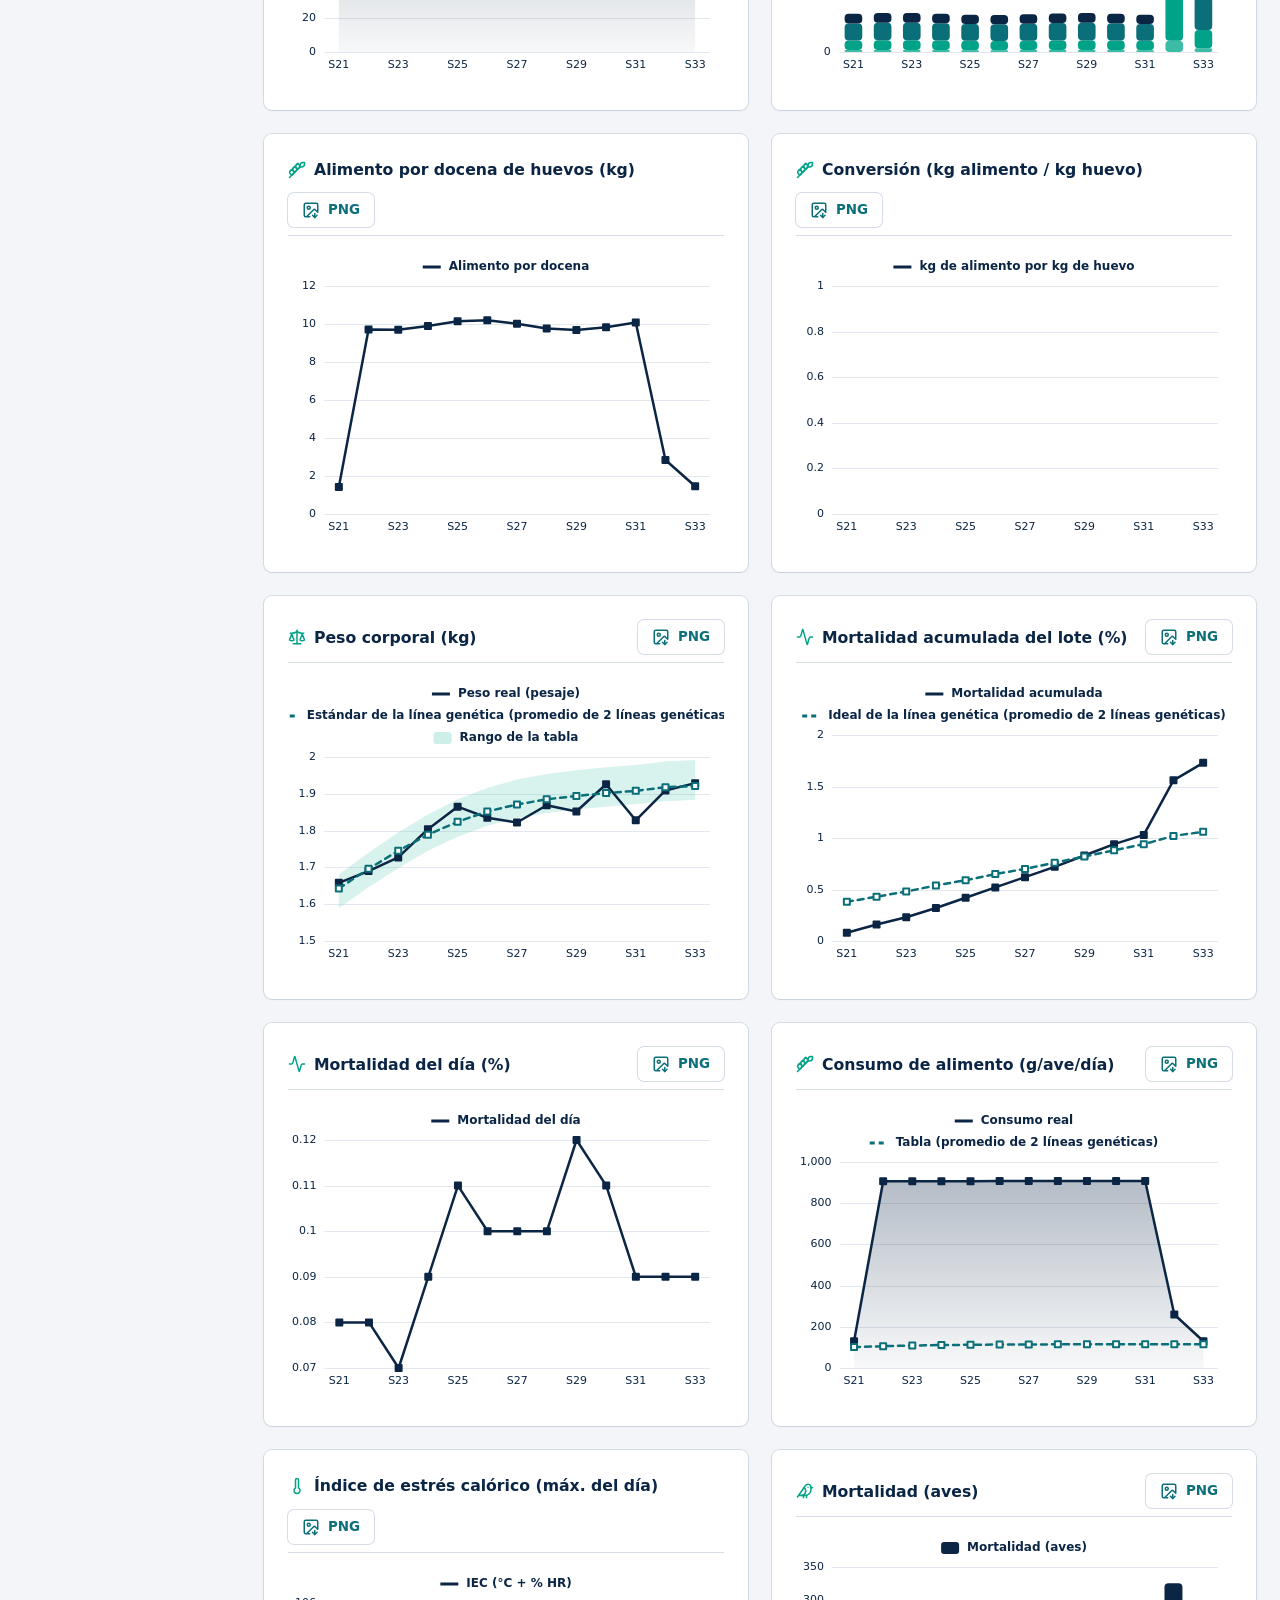
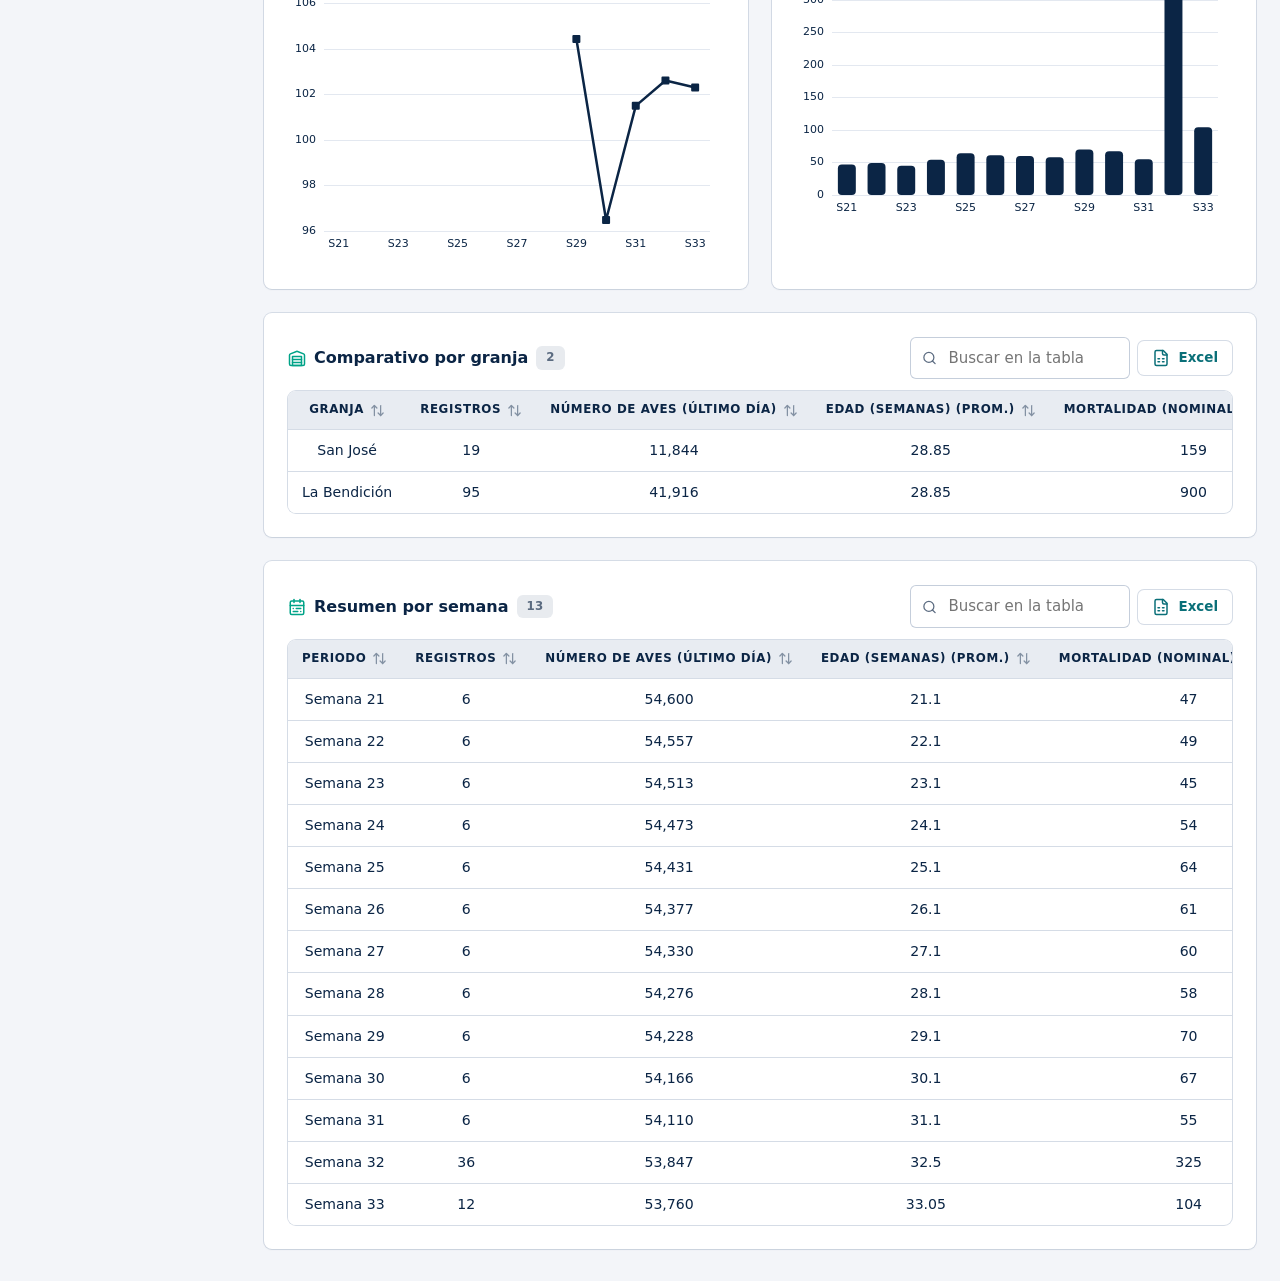
==== commit 039d8d08: "Add files via upload" ====
--- a/demo/index.html
+++ b/demo/index.html
@@ -17,11 +17,11 @@
     <link rel="preconnect" href="https://fonts.googleapis.com">
     <link rel="preconnect" href="https://fonts.gstatic.com" crossorigin>
     <link href="https://fonts.googleapis.com/css2?family=IBM+Plex+Mono:wght@500;600&family=Inter:wght@400;500;600;700&family=Sora:wght@600;700&display=swap" rel="stylesheet">
-    <link rel="stylesheet" href="css/styles.css?v=202611021527">
-    <link rel="stylesheet" href="css/demo.css?v=202611021527">
-    <script src="js/demo.js?v=202611021527" defer></script>
+    <link rel="stylesheet" href="css/styles.css?v=202611090520">
+    <link rel="stylesheet" href="css/demo.css?v=202611090520">
+    <script src="js/demo.js?v=202611090520" defer></script>
     
-    <script type="module" src="js/app.js?v=202611021527"></script>
+    <script type="module" src="js/app.js?v=202611090520"></script>
 </head>
 
 <body>
@@ -49,8 +49,12 @@
             <img class="brand-logo" src="../img/marca/chiik-logo-claro.svg" alt="CHIIK" width="398" height="132">
             <span class="brand-tag">Registro avícola</span>
         </div>
-        <div class="spinner" aria-hidden="true"></div>
+        <div class="carga">
+            <div class="carga-barra" id="carga-barra" role="progressbar" aria-label="Cargando" aria-valuemin="0" aria-valuemax="100" aria-valuenow="0"><span id="carga-relleno"></span></div>
+            <span id="carga-pct" class="carga-pct">0 %</span>
+        </div>
         <p id="loading-text" class="muted">Cargando…</p>
+        <aside id="consejo" class="consejo" hidden><strong>Buena práctica</strong><p id="consejo-texto"></p></aside>
     </div>
 
     
@@ -76,12 +80,14 @@
                         <button type="button" class="password-toggle" data-action="toggle-password" aria-label="Mostrar contraseña" aria-pressed="false" title="Mostrar contraseña"><span data-icon="eye"></span></button>
                     </span>
                 </label>
+                <div class="humano" id="humano" hidden></div>
                 <p class="form-error" role="alert" hidden></p>
                 <button type="submit" class="btn btn-primary btn-block">Entrar</button>
                 <button type="button" class="btn btn-link" data-action="forgot-password">¿Olvidaste tu contraseña?</button>
             </form>
         </section>
         <p class="auth-foot muted">El acceso lo otorga únicamente la administración.</p>
+        <p class="firma">Powered by Pixan Tech<br>por Fernando Gaitán</p>
     </main>
 
     
@@ -140,6 +146,7 @@
             <div class="sidebar-foot">
                 <div id="user-chip" class="user-chip"></div>
                 <button type="button" class="btn btn-sm btn-block" data-action="logout"><span data-icon="log-out"></span>Cerrar sesión</button>
+                <p class="firma">Powered by Pixan Tech<br>por Fernando Gaitán</p>
             </div>
         </aside>
         <div class="sidebar-backdrop" data-action="toggle-sidebar" aria-hidden="true"></div>
--- a/demo/css/styles.css
+++ b/demo/css/styles.css
@@ -654,3 +654,51 @@
 
 .progreso { height: 10px; border-radius: 999px; background: var(--info-bg); overflow: hidden; margin: var(--s2) auto 0; max-width: 520px; }
 .progreso > span { display: block; height: 100%; background: var(--primary); transition: width .3s ease; }
+
+
+.fila-grupo th { text-align: left; background: var(--surface-2); font-weight: 700; padding-top: 14px; }
+.fila-subtotal td { font-weight: 700; border-top: 1px solid var(--line); }
+
+
+.lote-naves { display: grid; grid-template-columns: repeat(auto-fill, minmax(230px, 1fr)); gap: var(--s2, 8px); margin: 6px 0; }
+.lote-nave { display: flex; align-items: center; gap: 8px; padding: 8px 10px; border-radius: var(--r-sm); box-shadow: var(--inset-sm); min-width: 0; }
+.lote-nave .check { flex: 1 1 auto; min-width: 0; }
+.lote-nave input[type="number"] { width: 96px; flex: 0 0 auto; }
+
+
+.humano { display: flex; justify-content: center; min-height: 65px; }
+
+
+.firma { margin: 0; font-size: 0.72rem; line-height: 1.35; text-align: center; color: var(--muted); }
+.sidebar .firma { color: inherit; opacity: 0.75; }
+
+
+.field input[type="date"], .field input[type="time"], .field input[type="datetime-local"], .field input[type="month"] {
+    -webkit-appearance: none; appearance: none; display: block; width: 100%; min-width: 0; max-width: 100%; text-align: left;
+}
+.field input::-webkit-date-and-time-value { text-align: left; min-height: 1.5em; }
+.field input, .field select, .field textarea, .dropdown > summary { max-width: 100%; }
+.date-range { min-width: 0; max-width: 100%; }
+
+@media (max-width: 399px) {
+    .modal .form-grid { grid-template-columns: minmax(0, 1fr); }
+    .date-range { flex-direction: column; align-items: stretch; }
+    .date-range .field { flex: 0 0 auto; width: 100%; }
+}
+
+
+.nave-ref { font-size: 0.8rem; padding: 8px 10px; border-radius: var(--r-sm); box-shadow: var(--inset-sm); text-align: left; }
+.nave-ref-titulo { display: flex; align-items: center; gap: 6px; font-weight: 700; color: var(--muted); margin-bottom: 4px; }
+.nave-ref ul { list-style: none; margin: 0; padding: 0; display: grid; gap: 4px; }
+.nave-ref li { display: flex; flex-wrap: wrap; justify-content: space-between; gap: 2px 8px; }
+.nave-ref li > span:first-child { font-weight: 600; }
+.nave-ref p { margin: 0 0 4px; }
+
+
+.carga { display: flex; align-items: center; gap: 12px; width: min(360px, 86vw); }
+.carga-barra { flex: 1; height: 10px; border-radius: 999px; background: var(--surface-2); box-shadow: var(--inset-sm); overflow: hidden; }
+.carga-barra > span { display: block; height: 100%; width: 0; border-radius: inherit; background: var(--grad-primary, var(--primary)); transition: width .15s linear; }
+.carga-pct { min-width: 3.2em; text-align: right; font-weight: 700; font-variant-numeric: tabular-nums; color: var(--text); }
+.consejo { width: min(420px, 90vw); margin-top: 6px; padding: 12px 16px; border-radius: var(--r-md); background: var(--surface); box-shadow: var(--raised-sm); text-align: center; }
+.consejo strong { display: block; font-size: 0.78rem; color: var(--primary); text-transform: uppercase; letter-spacing: .04em; margin-bottom: 4px; }
+.consejo p { margin: 0; font-size: 0.92rem; line-height: 1.45; color: var(--text); }
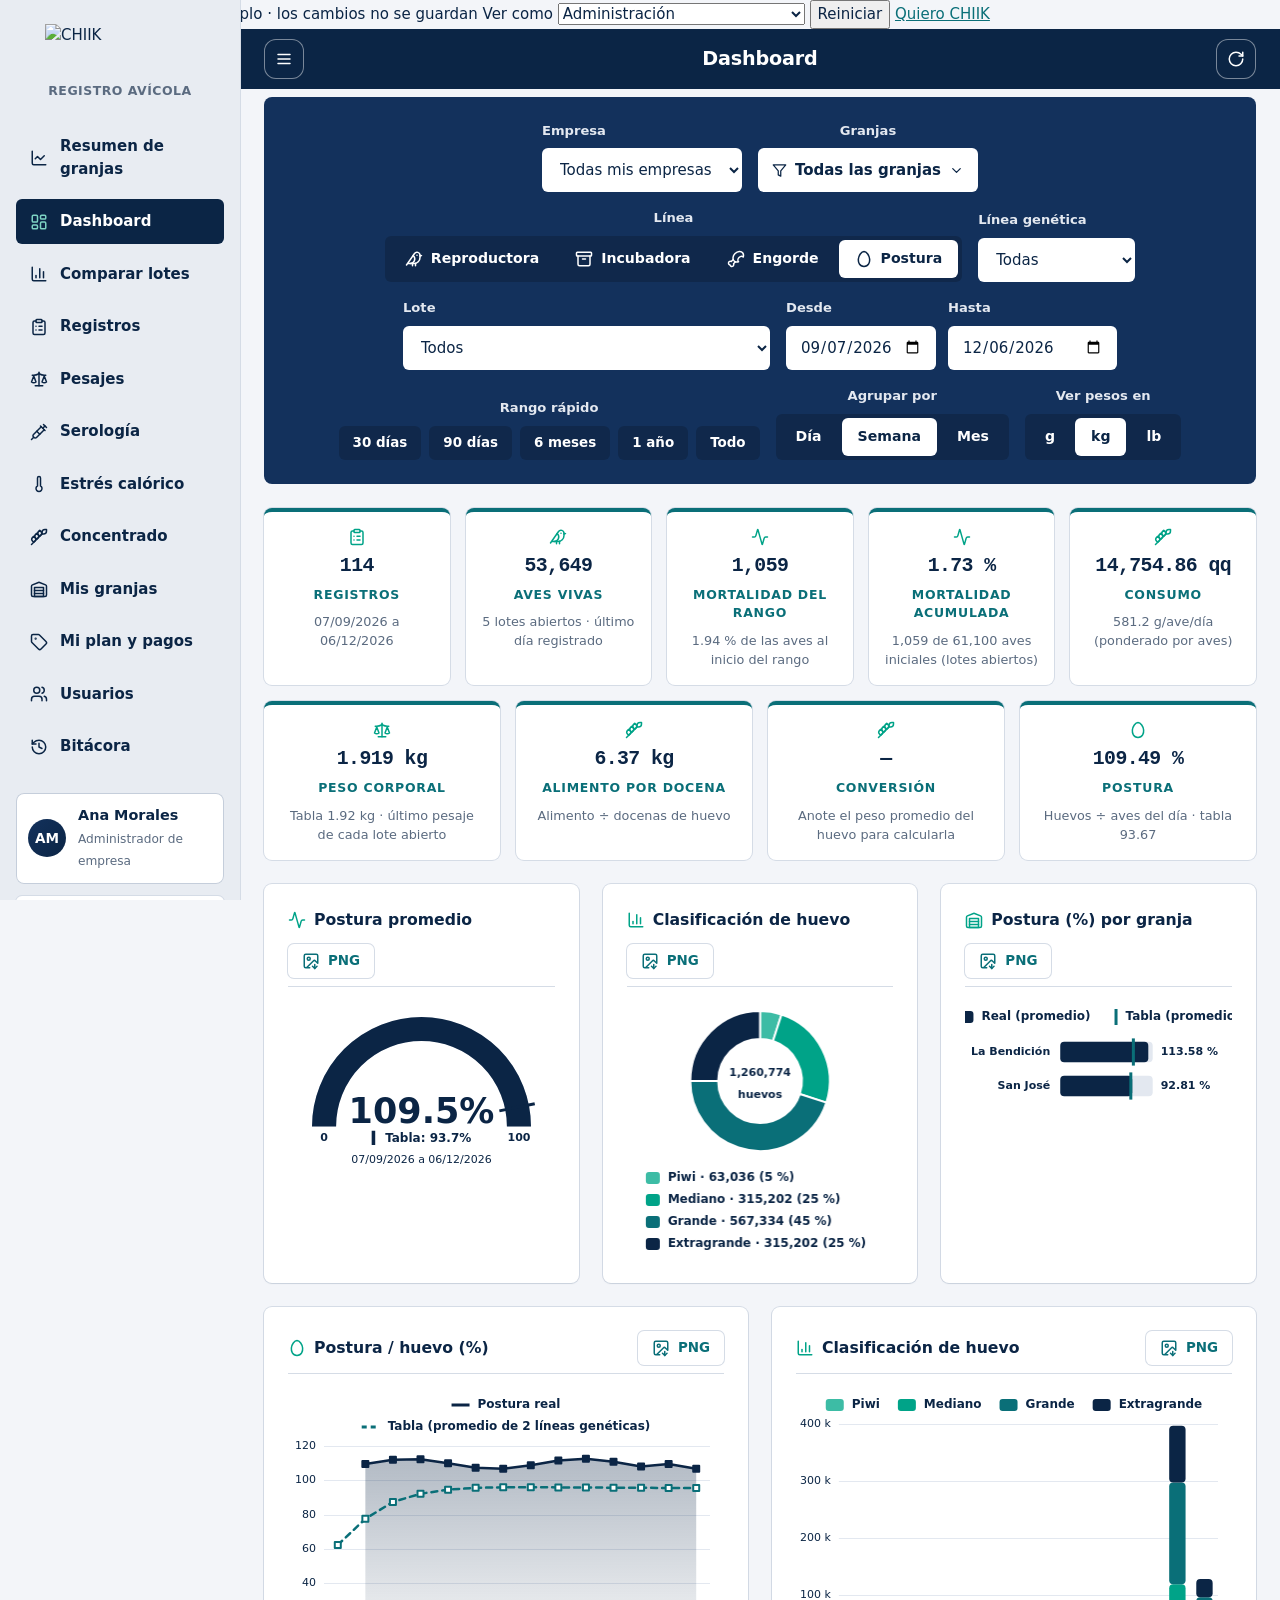
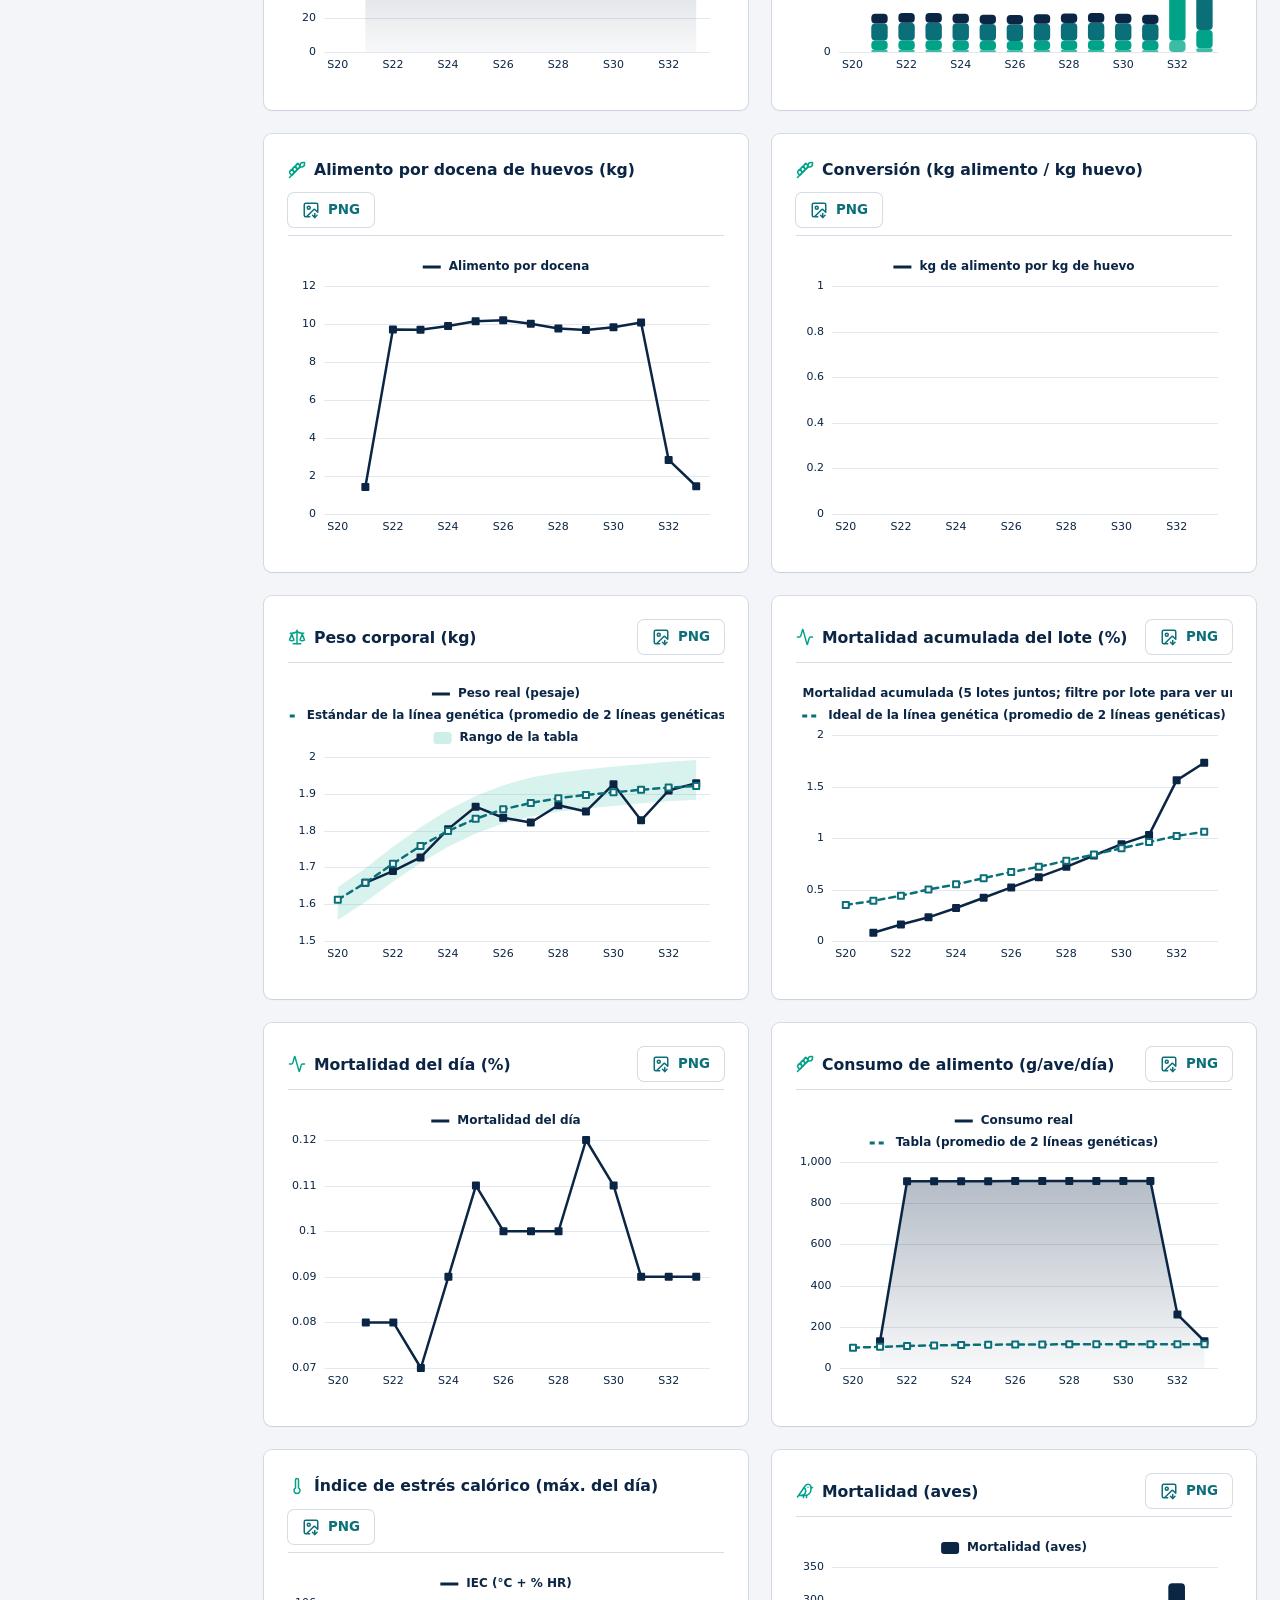
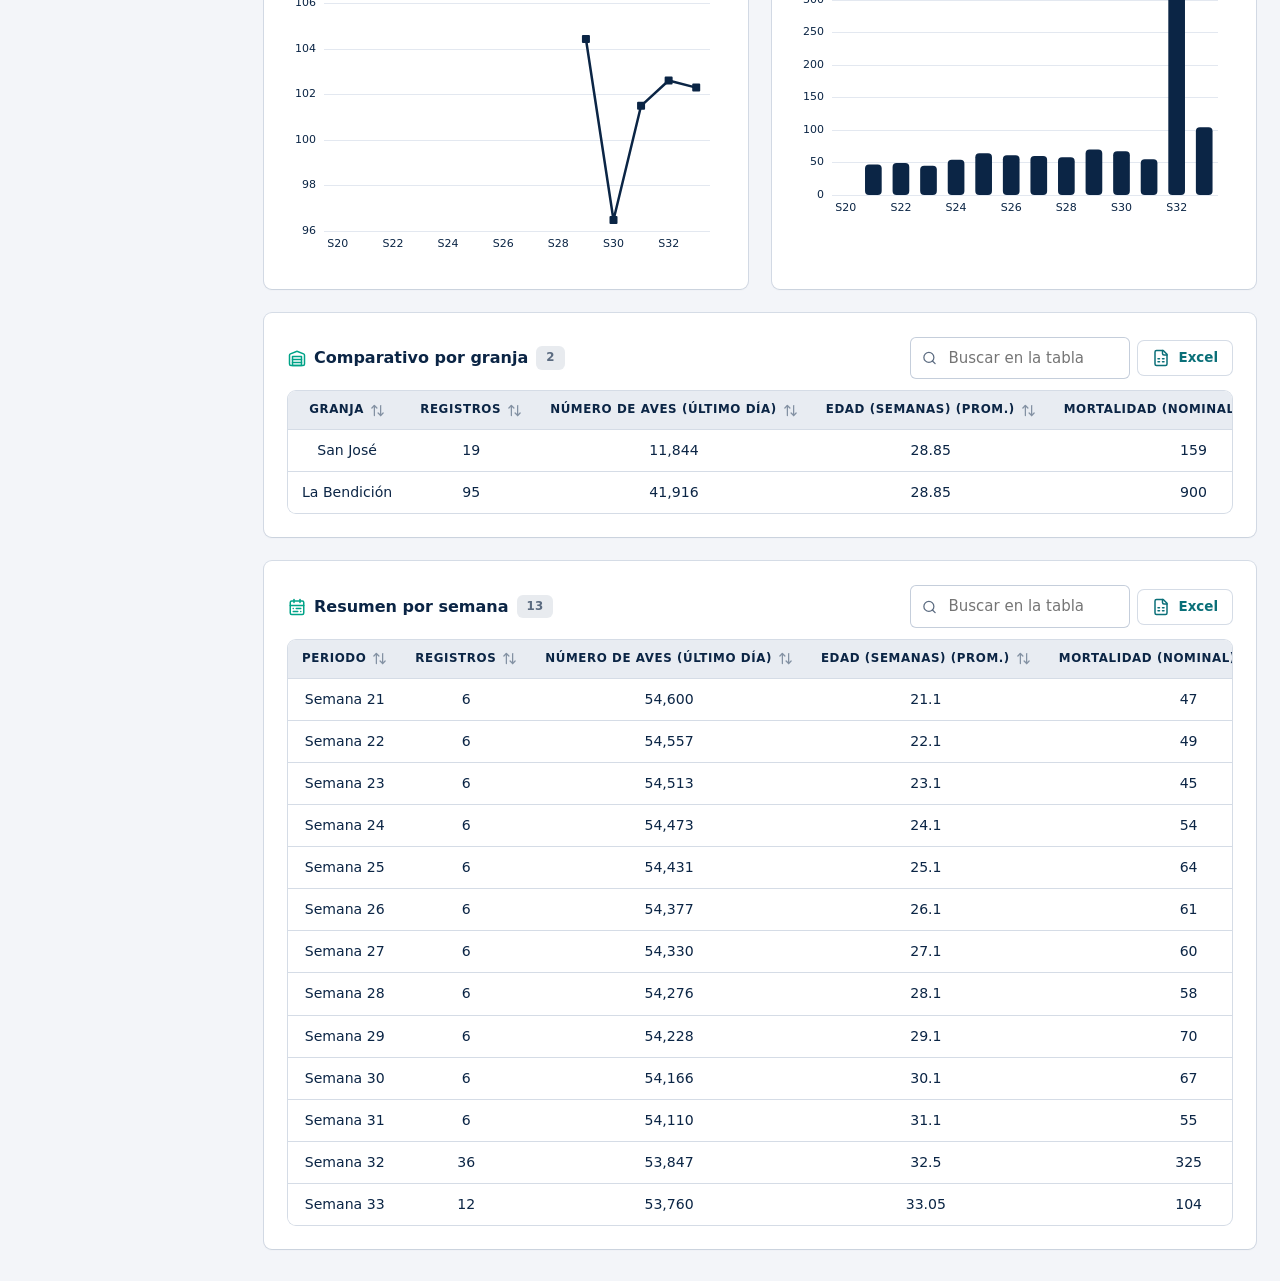
==== commit 37217dae: "Add files via upload" ====
--- a/demo/index.html
+++ b/demo/index.html
@@ -17,11 +17,11 @@
     <link rel="preconnect" href="https://fonts.googleapis.com">
     <link rel="preconnect" href="https://fonts.gstatic.com" crossorigin>
     <link href="https://fonts.googleapis.com/css2?family=IBM+Plex+Mono:wght@500;600&family=Inter:wght@400;500;600;700&family=Sora:wght@600;700&display=swap" rel="stylesheet">
-    <link rel="stylesheet" href="css/styles.css?v=202611090520">
-    <link rel="stylesheet" href="css/demo.css?v=202611090520">
-    <script src="js/demo.js?v=202611090520" defer></script>
+    <link rel="stylesheet" href="css/styles.css?v=202611140013">
+    <link rel="stylesheet" href="css/demo.css?v=202611140013">
+    <script src="js/demo.js?v=202611140013" defer></script>
     
-    <script type="module" src="js/app.js?v=202611090520"></script>
+    <script type="module" src="js/app.js?v=202611140013"></script>
 </head>
 
 <body>
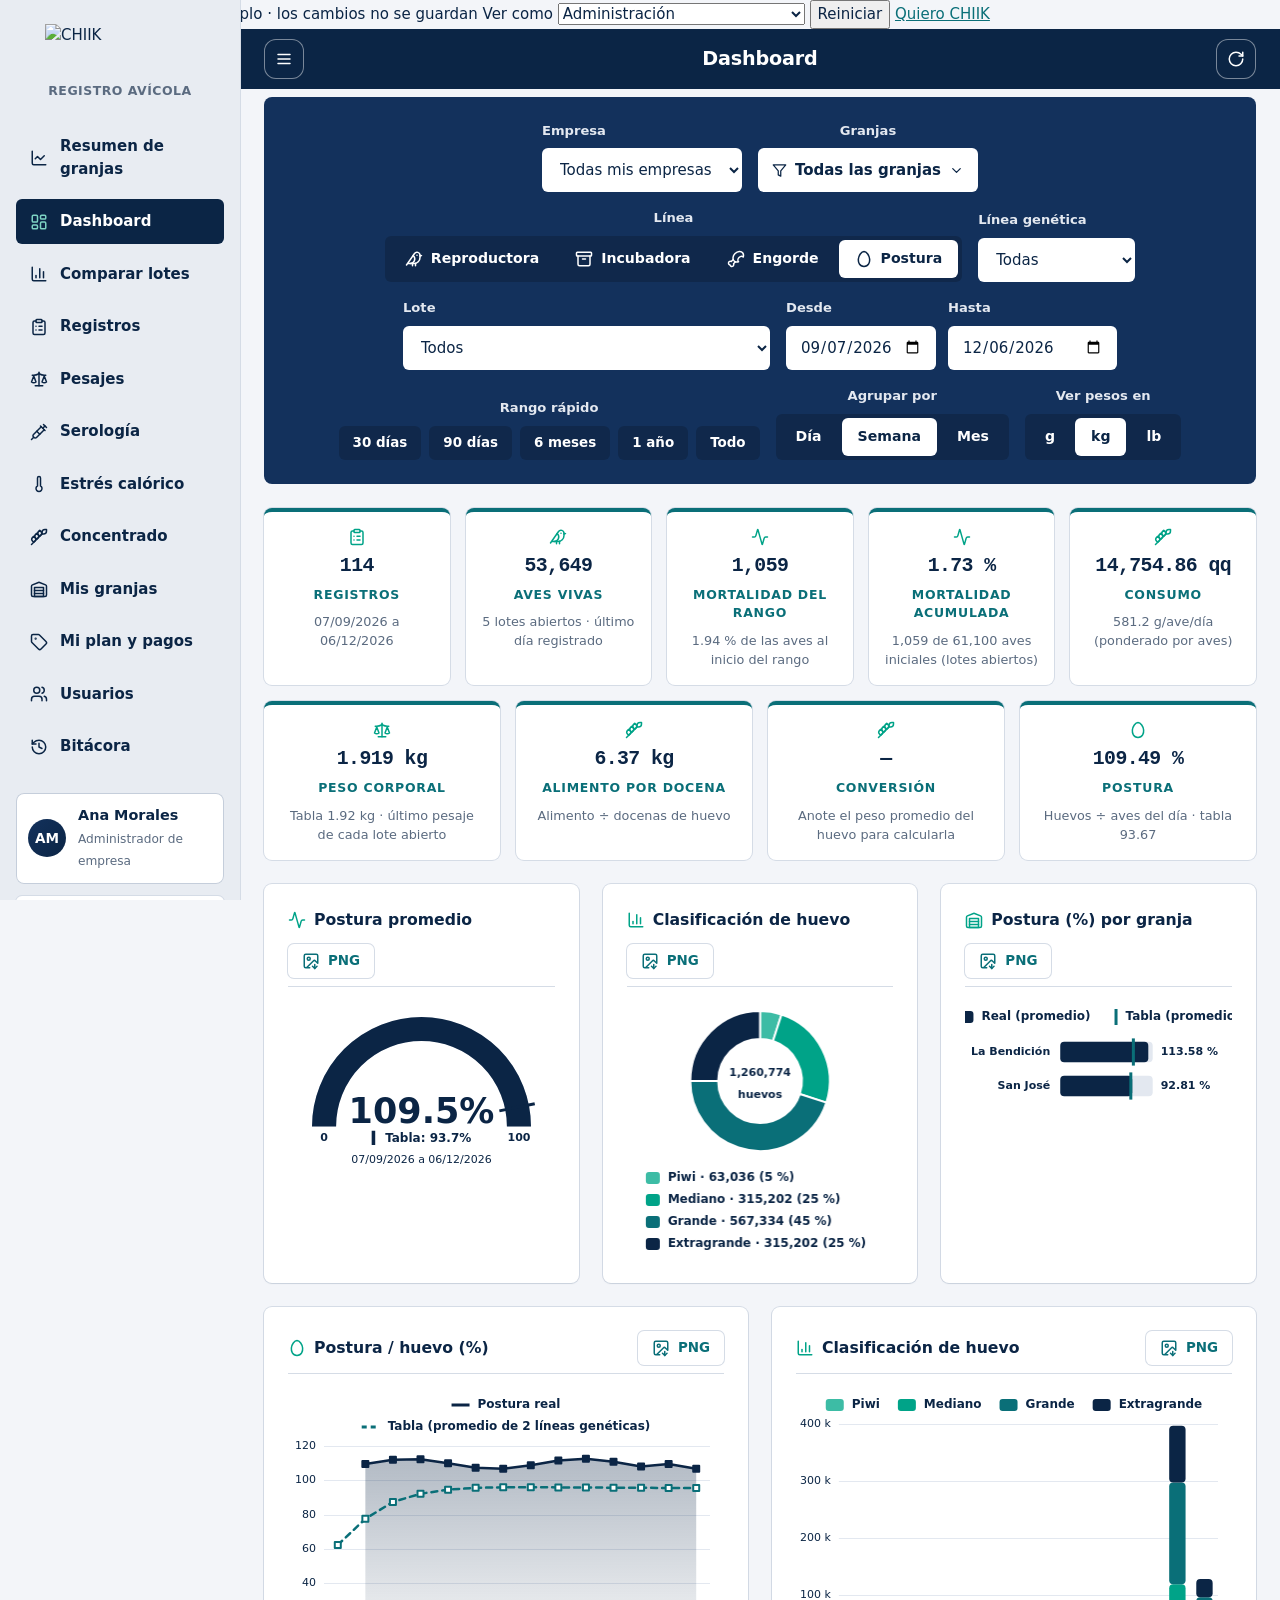
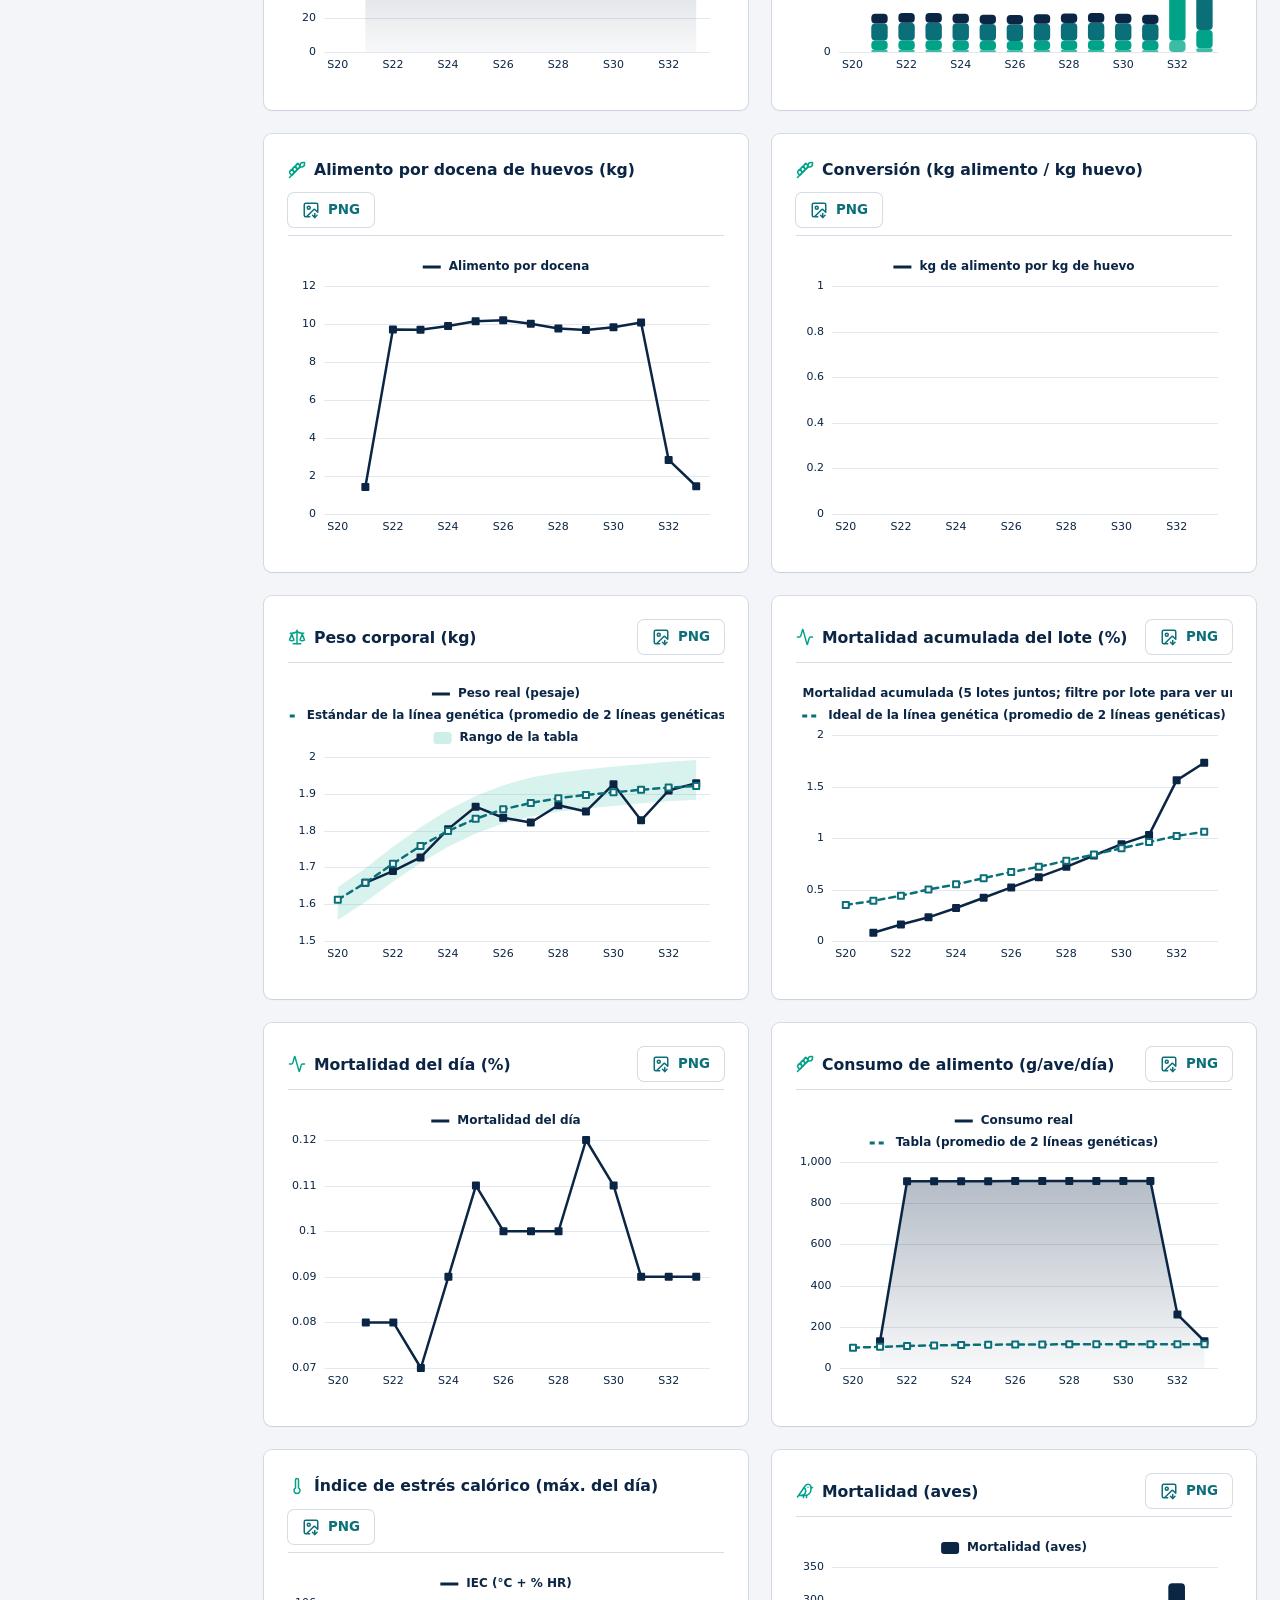
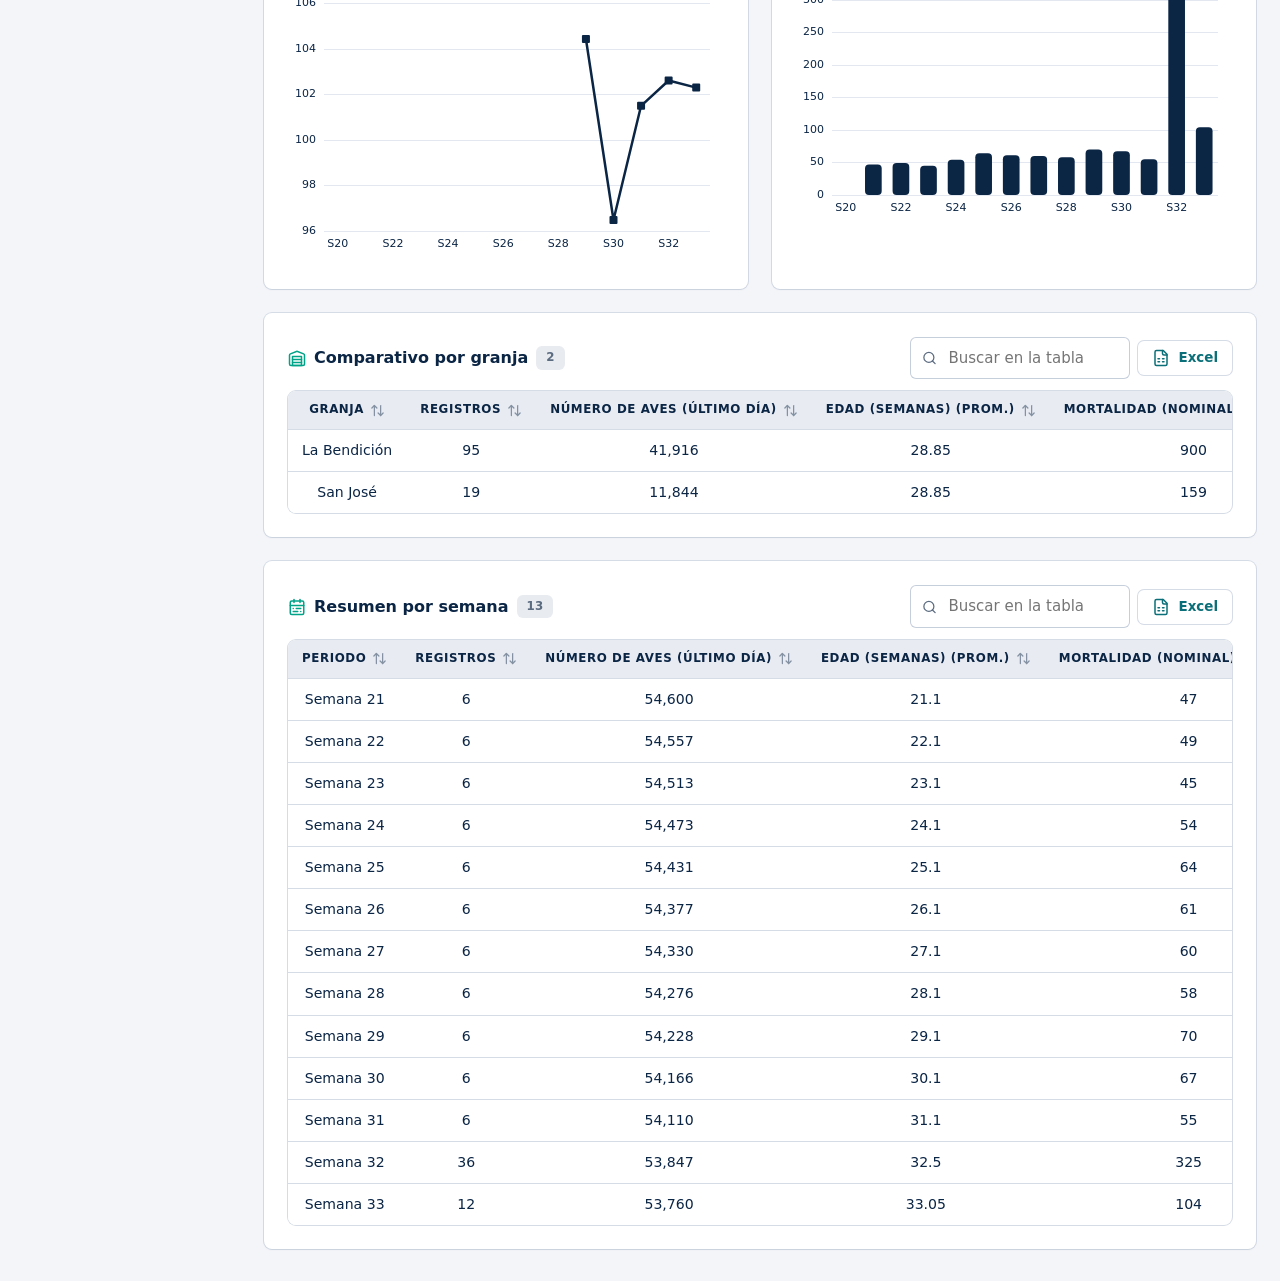
==== commit edebaf55: "Add files via upload" ====
--- a/demo/index.html
+++ b/demo/index.html
@@ -17,11 +17,11 @@
     <link rel="preconnect" href="https://fonts.googleapis.com">
     <link rel="preconnect" href="https://fonts.gstatic.com" crossorigin>
     <link href="https://fonts.googleapis.com/css2?family=IBM+Plex+Mono:wght@500;600&family=Inter:wght@400;500;600;700&family=Sora:wght@600;700&display=swap" rel="stylesheet">
-    <link rel="stylesheet" href="css/styles.css?v=202611140013">
-    <link rel="stylesheet" href="css/demo.css?v=202611140013">
-    <script src="js/demo.js?v=202611140013" defer></script>
+    <link rel="stylesheet" href="css/styles.css?v=202611160001">
+    <link rel="stylesheet" href="css/demo.css?v=202611160001">
+    <script src="js/demo.js?v=202611160001" defer></script>
     
-    <script type="module" src="js/app.js?v=202611140013"></script>
+    <script type="module" src="js/app.js?v=202611160001"></script>
 </head>
 
 <body>
